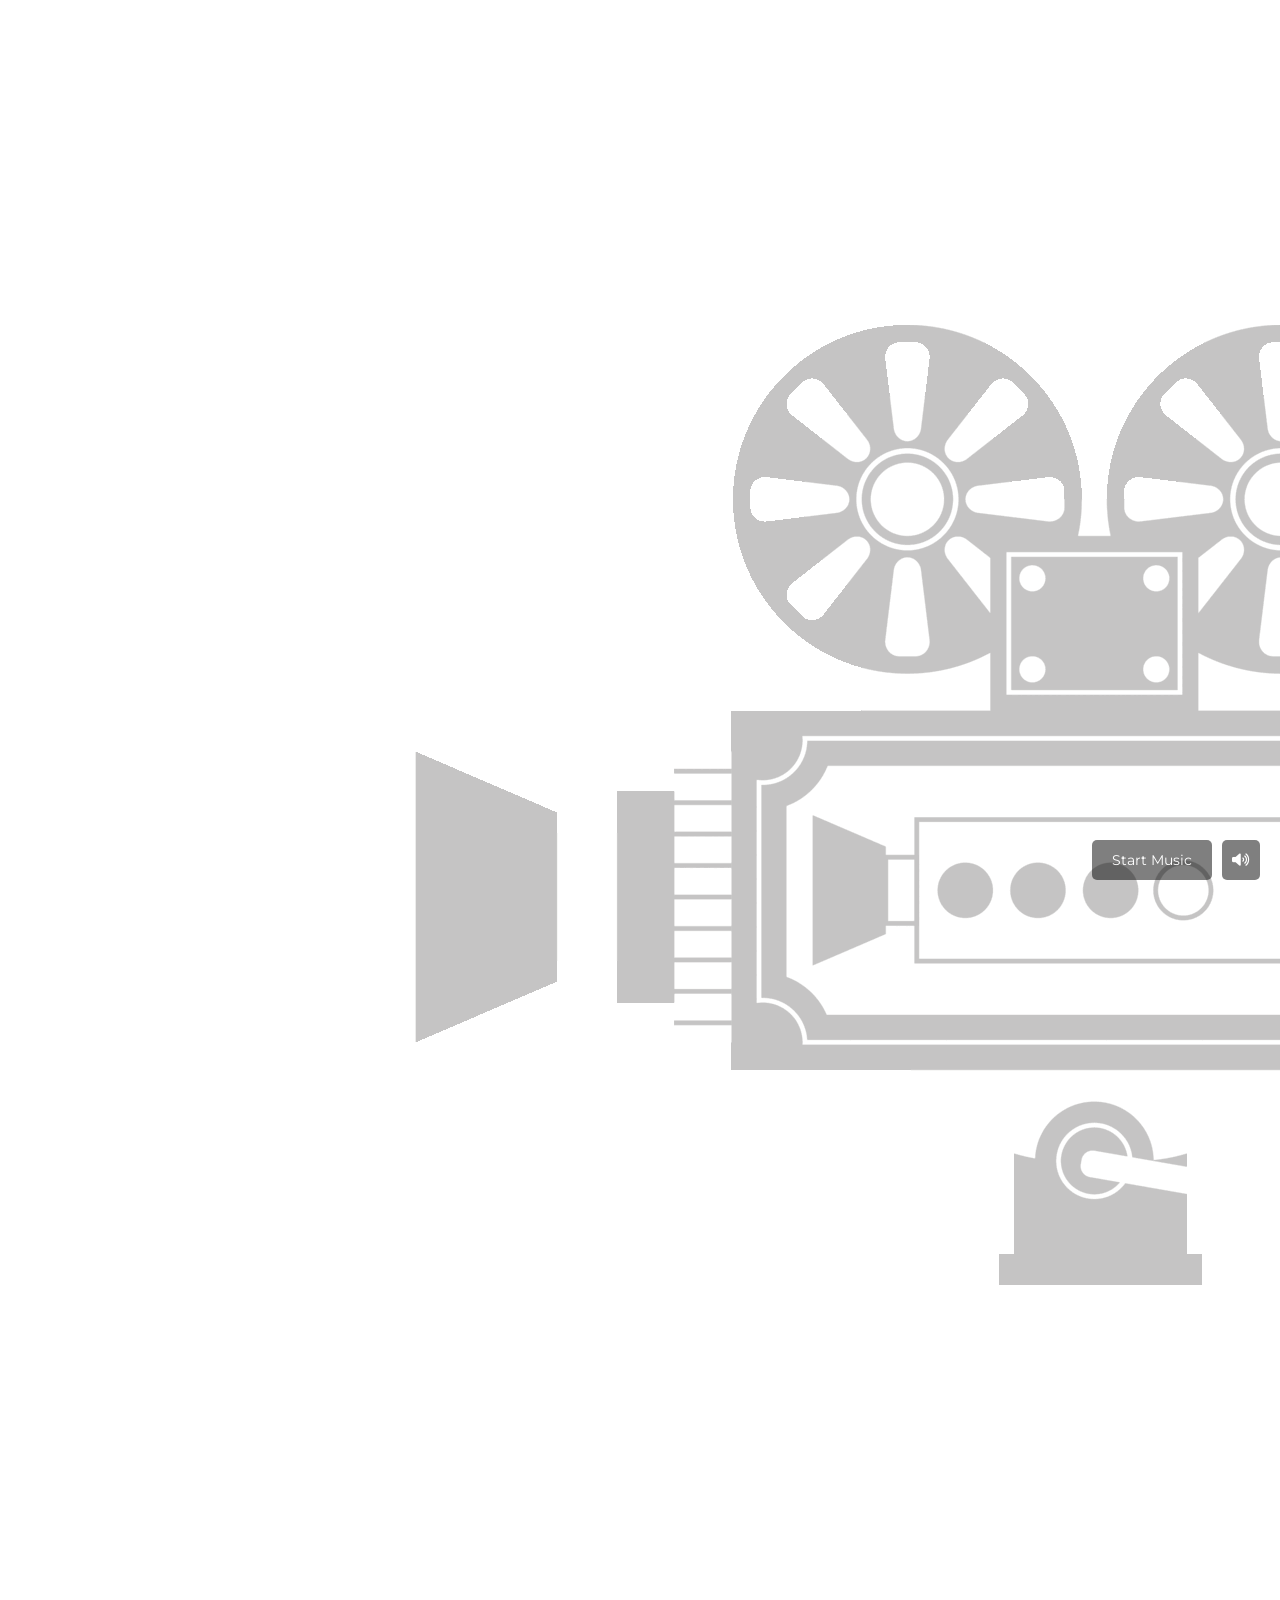
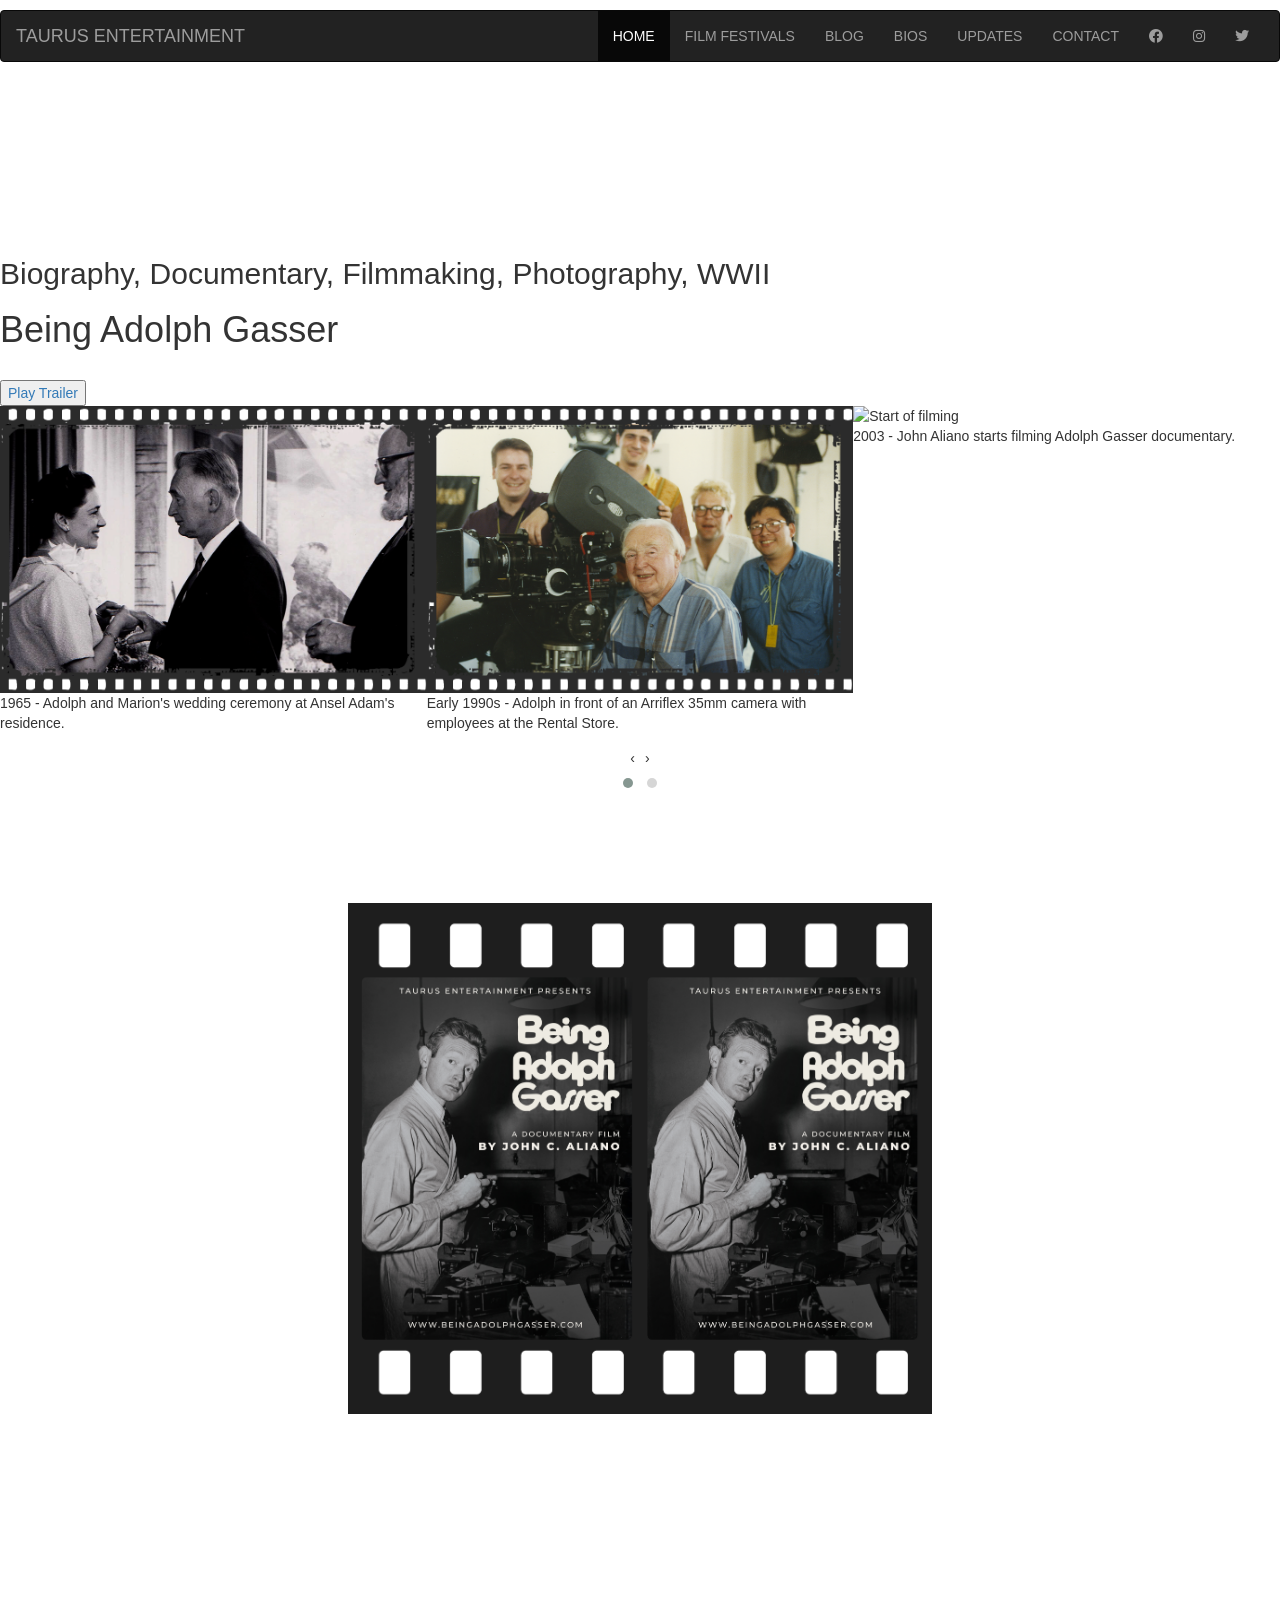
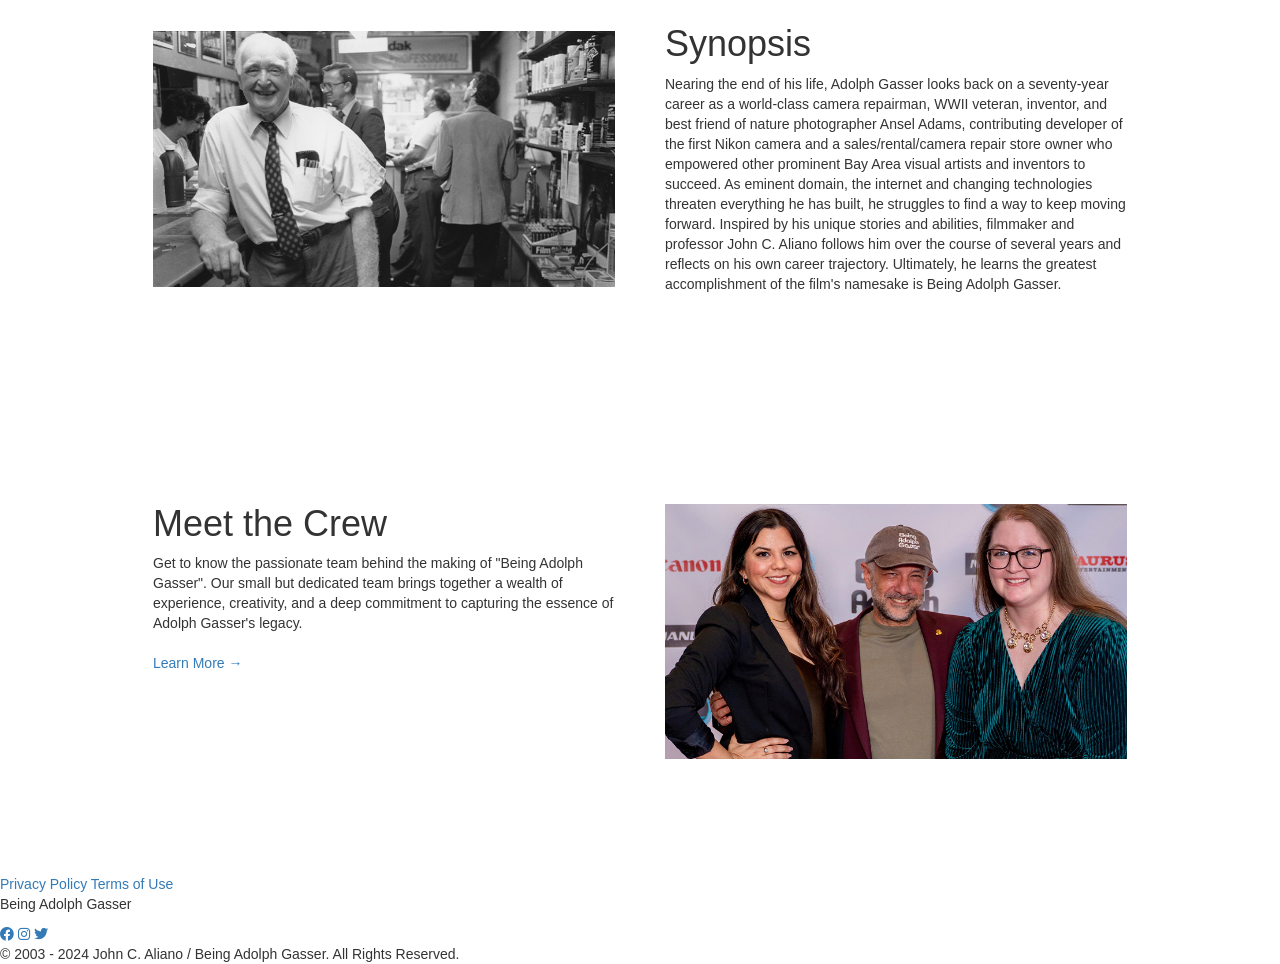
==== index.html @ 7889e9f1 "Add files via upload" ====
<!DOCTYPE html>
<html lang="en">

<head>
    <meta charset="utf-8">
    <meta name="viewport" content="width=device-width, initial-scale=1">  
    <meta name="description" content="Being Adolph Gasser">
    <meta name="author" content="Erika Belanich">
    <title>Being Adolph Gasser</title>
 
       <link rel="icon" href="favicon-1.png" type="image/x-icon">
    
    <!-- Fonts & Styles -->  
    <link rel="stylesheet" href="mystyle.css">
    <link rel="stylesheet" href="https://maxcdn.bootstrapcdn.com/bootstrap/3.4.1/css/bootstrap.min.css">
    <link rel="stylesheet" href="https://cdnjs.cloudflare.com/ajax/libs/font-awesome/6.0.0-beta3/css/all.min.css">

    <style>
        @import url('https://fonts.googleapis.com/css2?family=Montserrat:ital,wght@0,100..900;1,100..900&display=swap');
    </style>
    <link rel="preconnect" href="https://fonts.googleapis.com">
    <link rel="preconnect" href="https://fonts.gstatic.com" crossorigin>
    <link href="https://fonts.googleapis.com/css2?family=Cutive+Mono&family=Special+Elite&display=swap" rel="stylesheet">

    <!-- Owl Carousel CSS -->
    <link rel="stylesheet" href="https://cdnjs.cloudflare.com/ajax/libs/OwlCarousel2/2.3.4/assets/owl.carousel.min.css">
    <link rel="stylesheet" href="https://cdnjs.cloudflare.com/ajax/libs/OwlCarousel2/2.3.4/assets/owl.theme.default.min.css">
    
    <!-- Bootstrap and jQuery (for demonstration) -->
    <script src="https://code.jquery.com/jquery-3.6.0.min.js"></script>
    <script src="https://maxcdn.bootstrapcdn.com/bootstrap/3.4.1/js/bootstrap.min.js"></script>
    
    <style>
        @media (max-width: 768px) {
            .container-home {
                display: flex;
                padding-top: 40px;
                padding-bottom: 40px;
                margin: 0 auto;
            }
        }
        @media (min-width: 768px) {
            .container-home {
                display: flex;
                padding-top: 80px;
                padding-bottom: 80px;
                max-width: 80%;
                margin: 0 auto;
            }
        }
        .text-column {
            flex: 1;
            padding: 25px;
        }
        .text-column h1 {
            margin-top: 0;
        }
        .text-column p {
            margin-bottom: 0;
        }
        .image-column {
            flex: 1;
            display: flex;
            justify-content: center;
            align-items: center;
            padding: 25px;
        }
        .image-column img {
            max-width: 100%;
            height: auto;
        }


    .image-single {
            flex: 1;
            display: flex;
            justify-content: center;
            align-items: center;
            padding: 25px;
        }
        .image-single img {
            max-width: 100%;
            height: auto;
        }

@media (min-width: 768px) {
   .image-single img {
            max-width: 60%;
            height: auto;
            }
        }
        

#controls {
    position: fixed;
    bottom: 20px;
    right: 20px;
    display: flex;
    align-items: center;
    z-index: 1000;
}

#start-music {
     font-family: "Montserrat", sans-serif;
    margin-right: 10px;
    padding: 10px 20px;
    font-size: 14px;
    color: white;
    background-color: rgba(0, 0, 0, 0.5);
    border: none;
    border-radius: 5px;
    cursor: pointer;
}

#start-music:hover {
color: darkgrey;
}
        
#music-icon:hover {
color: darkgrey;
}
        
#music-icon {
    font-size: 14px;
    cursor: pointer;
    background-color: rgba(0, 0, 0, 0.5);
    color: white;
    padding: 10px;
    border-radius: 5px;
}

#music-icon i {
    display: none;
}

#music-icon i.active {
    display: inline;
}
        
    </style>
    
</head>

<body>
  <div id="loading-overlay"></div>
  <div id="loading-spinner">
    <img src="homepage.gif" alt="Loading">
  </div>




 <!-- Navigation -->
    <nav class="navbar navbar-inverse">
        <div class="container-fluid">
            <div class="navbar-header">
                <button type="button" class="navbar-toggle" data-toggle="collapse" data-target="#myNavbar">
                    <span class="icon-bar"></span>
                    <span class="icon-bar"></span>
                    <span class="icon-bar"></span>                        
                </button>
                <a class="navbar-brand" href="https://www.beingadolphgasser.com/">TAURUS ENTERTAINMENT</a>
            </div>
            <div class="collapse navbar-collapse" id="myNavbar">
                <ul class="nav navbar-nav navbar-right">
                    <li class="active"><a href="https://www.beingadolphgasser.com/">HOME</a></li>
                     <li><a href="/festivals/" class="link">FILM FESTIVALS</a></li>
                    <li><a href="https://spectrum.rosco.com/lighting-the-documentary-being-adolph-gasser" class="link">BLOG</a></li> 
                    <li><a href="/bios/" class="link">BIOS</a></li>
                    
<!-- HIDDEN DONATE   
                 <li><a href="https://igg.me/at/BeingAdolphGasser/x/37984458#/" class="link">DONATE</a></li>
-->
                    
                    <!-- HIDDEN DROPDOWN             
<li class="dropdown">
    <a class="dropdown-toggle" data-toggle="dropdown" href="#">NEWS <span class="caret"></span></a>
    <ul class="dropdown-menu">
        <li><a href="#">ARTICLES</a></li>
        <li><a href="#">ARCHIVES</a></li>
        <li><a href="#">AWARDS</a></li>
        <li><a href="#">FILM FESTIVALS</a></li>
    </ul>
</li>
    -->
                    <li><a href="/updates/" class="link">UPDATES</a></li>

                    <li><a href="/contact/" class="link">CONTACT</a></li>
                     <li class="socialmedia-icons">   
                    <li class="special-items"><a href="https://www.facebook.com/beingadolphgasser"><i class="fab fa-facebook"></i></a></li>
                    <li class="special-items"><a href="https://www.instagram.com/beingadolphgasser"><i class="fab fa-instagram"></i></a></li>
                    <li class="special-items"><a href="https://x.com/BeingAdolphFilm"><i class="fab fa-twitter"></i></a></li>
                
                </li> </ul>
            </div>
        </div>
    </nav>


    
 <!-- MUSIC -->
 <div id="controls">
        <button id="start-music" onclick="startMusic()">Start Music</button>
        <div id="music-icon" onclick="toggleMute()">
            <i id="unmuted-icon" class="fas fa-volume-up active"></i>
            <i id="muted-icon" class="fas fa-volume-mute"></i>
        </div>
    </div>
    <audio id="background-music" loop>
        <source src="Beneath-the-Starry-Night.mp3" type="audio/mp3">
        Your browser does not support the audio element.
    </audio>

    
<!-- COVER VIDEO -->   
<div class="video-container">
    <video autoplay muted loop class="background-video">
        <source src="HomeCover.mp4" type="video/mp4">
        Your browser does not support the video tag.      
    </video>
    <video autoplay muted loop class="background-video-mobile">
        <source src="Mobile-Home.mp4" type="video/mp4">
        Your browser does not support the video tag.      
    </video>
    <div class="overlay"></div>
    <div class="content">
        <h2>Biography, Documentary, Filmmaking, Photography, WWII</h2>
        <h1>Being Adolph Gasser</h1>
        <p></p>
    
<br/>

<a href="/trailer/" class="link">
            <button class="cta-button">   Play Trailer   </button>
        </a>



        
    </div>
</div>

    <!-- CAROUSEL -->  
    <div class="owl-carousel owl-theme">

        <div class="item">
        <img src="Wedding.png" alt="Adolph and Marion's Wedding Day">
                  <div class="overlay">1965 - Adolph and Marion's wedding ceremony at Ansel Adam's residence.<br></div>
        </div>
        <div class="item">
            <img src="Gasser.png" alt="Early 1990s">
              <div class="overlay">Early 1990s - Adolph in front of an Arriflex 35mm camera with employees at the Rental Store.</div>
        </div>
        <div class="item">
            <img src="Aliano.png" alt="Start of filming">
                <div class="overlay">2003  - John Aliano starts filming Adolph Gasser documentary.</div>
        </div>
   
        <div class="item">
            <img src="EnolaGay.png" alt="Adolph in front of Enola Gay">
              <div class="overlay">1945 - Adolph with 509th photo squad buddy in front of Enola Gay.<br></div>
        </div>
          
        <div class="item">
            <img src="StoreFront.png" alt="Store front">
            <div class="overlay">Store front of Adolph Gasser Inc.<br></div>
        </div>
    </div>

    <!-- Owl Carousel JS -->
    <script src="https://cdnjs.cloudflare.com/ajax/libs/OwlCarousel2/2.3.4/owl.carousel.min.js"></script>
    <script>
        $(document).ready(function(){
            $(".owl-carousel").owlCarousel({
                items: 3,
                loop: true,
                margin: 0,
                nav: true,
                autoplay: true,
                autoplayTimeout: 5000,
                autoplayHoverPause: true,
                smartSpeed: 1000,
                autoplaySpeed: 1000,
                responsive: {
                    0: {
                        items: 1
                    },
                    600: {
                        items: 2
                    },
                    1000: {
                        items: 3
                    }
                }
            });
        });
    </script>

    <!-- BODY CONTENT -->      


     <!-- FIRST ROW HIDDEN
   <div class="container-home">
   <div class="image-column">
    <img src="ScreeningPoster.jpg" alt="premiere">
  </div>


      <div class="text-column">
  <h1 id="unique-title">Premiering September 20, 2025</h1>
    <p>
The day has come. Tickets can now be purchased for the exhibition screening of the feature documentary Being Adolph Gasser. You can see the film poster listed and purchase tickets on the Rafael Film Center website linked below.
        A huge thank you to the cast, 
                        crew and various sponsors of this independent film more than 20 years in the making. Mark your calendars, September 20th at 7pm!<br><br>
        
        <br><br><a href="https://rafaelfilm.cafilm.org/being-adolph-gasser/" class="text-link" target="_blank">Purchase Tickets &rarr;</a></p>
  </div>
 
</div>   -->  


           
 <div class="container-home">

   <div class="image-single">
      <img src="Posters.png" alt="Posters">
  </div>
     

                
</div>   


    
    
       
 <div class="container-home">

   <div class="image-column">
      <img src="synopsis.png" alt="synopsis">
  </div>
     
<div class="text-column">
   <h1 id="unique-title">Synopsis</h1>
        <p>Nearing the end of his life, Adolph Gasser looks back on a seventy-year career as a world-class camera repairman, WWII veteran, inventor, and best friend of nature photographer Ansel Adams, contributing developer of the first Nikon camera and a sales/rental/camera repair store owner who empowered other prominent Bay Area visual artists and inventors to succeed. As eminent domain, the internet and changing technologies threaten everything he has built, he struggles to find a way to keep moving forward. Inspired by his unique stories and abilities, filmmaker and professor John C. Aliano follows him over the course of several years and reflects on his own career trajectory. 
            Ultimately, he learns the greatest accomplishment of the film's namesake is Being Adolph Gasser.
        </p>
  </div>

                
</div>   
   
       
 
 



   <div class="container-home">
  

                <div class="text-column">
  <h1 id="unique-title">Meet the Crew</h1>
    <p>
      Get to know the passionate team behind the making of "Being Adolph Gasser". Our small but dedicated team brings together a wealth of experience, creativity, and a deep commitment to capturing the essence of Adolph Gasser's legacy. 
 
        
        <br><br><a href="/bios/" class="text-link">Learn More &rarr;</a></p>
  </div>

              <div class="image-column">
    <img src="CrewHomePage.png" alt="meet the crew"> 
  </div>

       
</div>     
       
       
       
       
       
       
   <!-- BACKGROUND IMAGE -->   
       
       
       

    <div class="feature-section">
        <div class="feature-overlay"></div>
        <div class="feature-image"></div>
        <div class="feature-text">
            <p>
            
            
                
            </p>
                
                
    </div>

       
       </div>
  
        
       
<!-- Footer -->
       
    <footer class="footer">
        <div class="footer-container">
            <div class="footer-column">
                <a href="/privacy/">Privacy Policy</a>
                <a href="/terms/">Terms of Use</a><br>
        
            </div>
            <div class="footer-column">
               <p class="footer-title">Being Adolph Gasser</p>
                
            </div>
            <div class="footer-column">
            
                <div class="social-icons">
                    
                    
                           <a href="https://www.facebook.com/beingadolphgasser"><i class="fab fa-facebook"></i></a>
         <a href="https://www.instagram.com/beingadolphgasser"><i class="fab fa-instagram"></i></a>
          <a href="https://x.com/BeingAdolphFilm"><i class="fab fa-twitter"></i></a>
                
                    
                    
                </div>
            </div>
        </div>
    </footer>
    <div class="copyright-bar">
        &copy; 2003 - 2024 John C. Aliano / Being Adolph Gasser. All Rights Reserved.
    </div>
    
       

    
    
       


<script>
  // JavaScript to show the loading spinner on link click
  document.addEventListener('DOMContentLoaded', function() {
    document.querySelectorAll('.link').forEach(link => {
      link.addEventListener('click', function(event) {
        event.preventDefault();
        
        // Show loading overlay and spinner
        document.getElementById('loading-overlay').style.display = 'block';
        document.getElementById('loading-spinner').style.display = 'block';
        
        // Set timeout to hide loading spinner after 2 seconds (2000 milliseconds)
        setTimeout(() => {
          document.getElementById('loading-overlay').style.display = 'none';
          document.getElementById('loading-spinner').style.display = 'none';
        }, 2000); // Hide after 2 seconds
        
        // Navigate to the clicked link after 2 seconds (2000 milliseconds)
        setTimeout(() => {
          window.location.href = this.href;
        }, 2000); // Delay for 2 seconds before navigating
      });
    });
  });
</script>

 <script>
    $(document).ready(function(){
        $('.dropdown-toggle').dropdown();
    });
</script>




    
<script>

 window.onload = function() {
    var music = document.getElementById("background-music");
    var unmutedIcon = document.getElementById("unmuted-icon");
    var mutedIcon = document.getElementById("muted-icon");
    var startMusicButton = document.getElementById("start-music");

    // Attempt to play music on page load
    music.play().then(function() {
        startMusicButton.style.display = 'none'; // Hide the button if music plays successfully
    }).catch(function(error) {
        console.log("Autoplay was prevented. User interaction is required.");
        // Optionally, you can show a message to prompt the user to click the button
    });

    // Function to start music and hide button
    window.startMusic = function() {
        music.play().then(function() {
            startMusicButton.style.display = 'none'; // Hide the button after starting music
        }).catch(function(error) {
            console.log("Error playing music:", error);
        });
    };

    // Function to toggle mute/unmute
    window.toggleMute = function() {
        if (music.muted) {
            music.muted = false;
            unmutedIcon.classList.add("active");
            mutedIcon.classList.remove("active");
        } else {
            music.muted = true;
            unmutedIcon.classList.remove("active");
            mutedIcon.classList.add("active");
        }
    };

    // Set the initial state
    unmutedIcon.classList.add("active");
    mutedIcon.classList.remove("active");

    // Hide the start music button after 60 seconds
    setTimeout(function() {
        startMusicButton.style.display = 'none';
    }, 60000);
};


</script>   
    
</body>
    
</html>
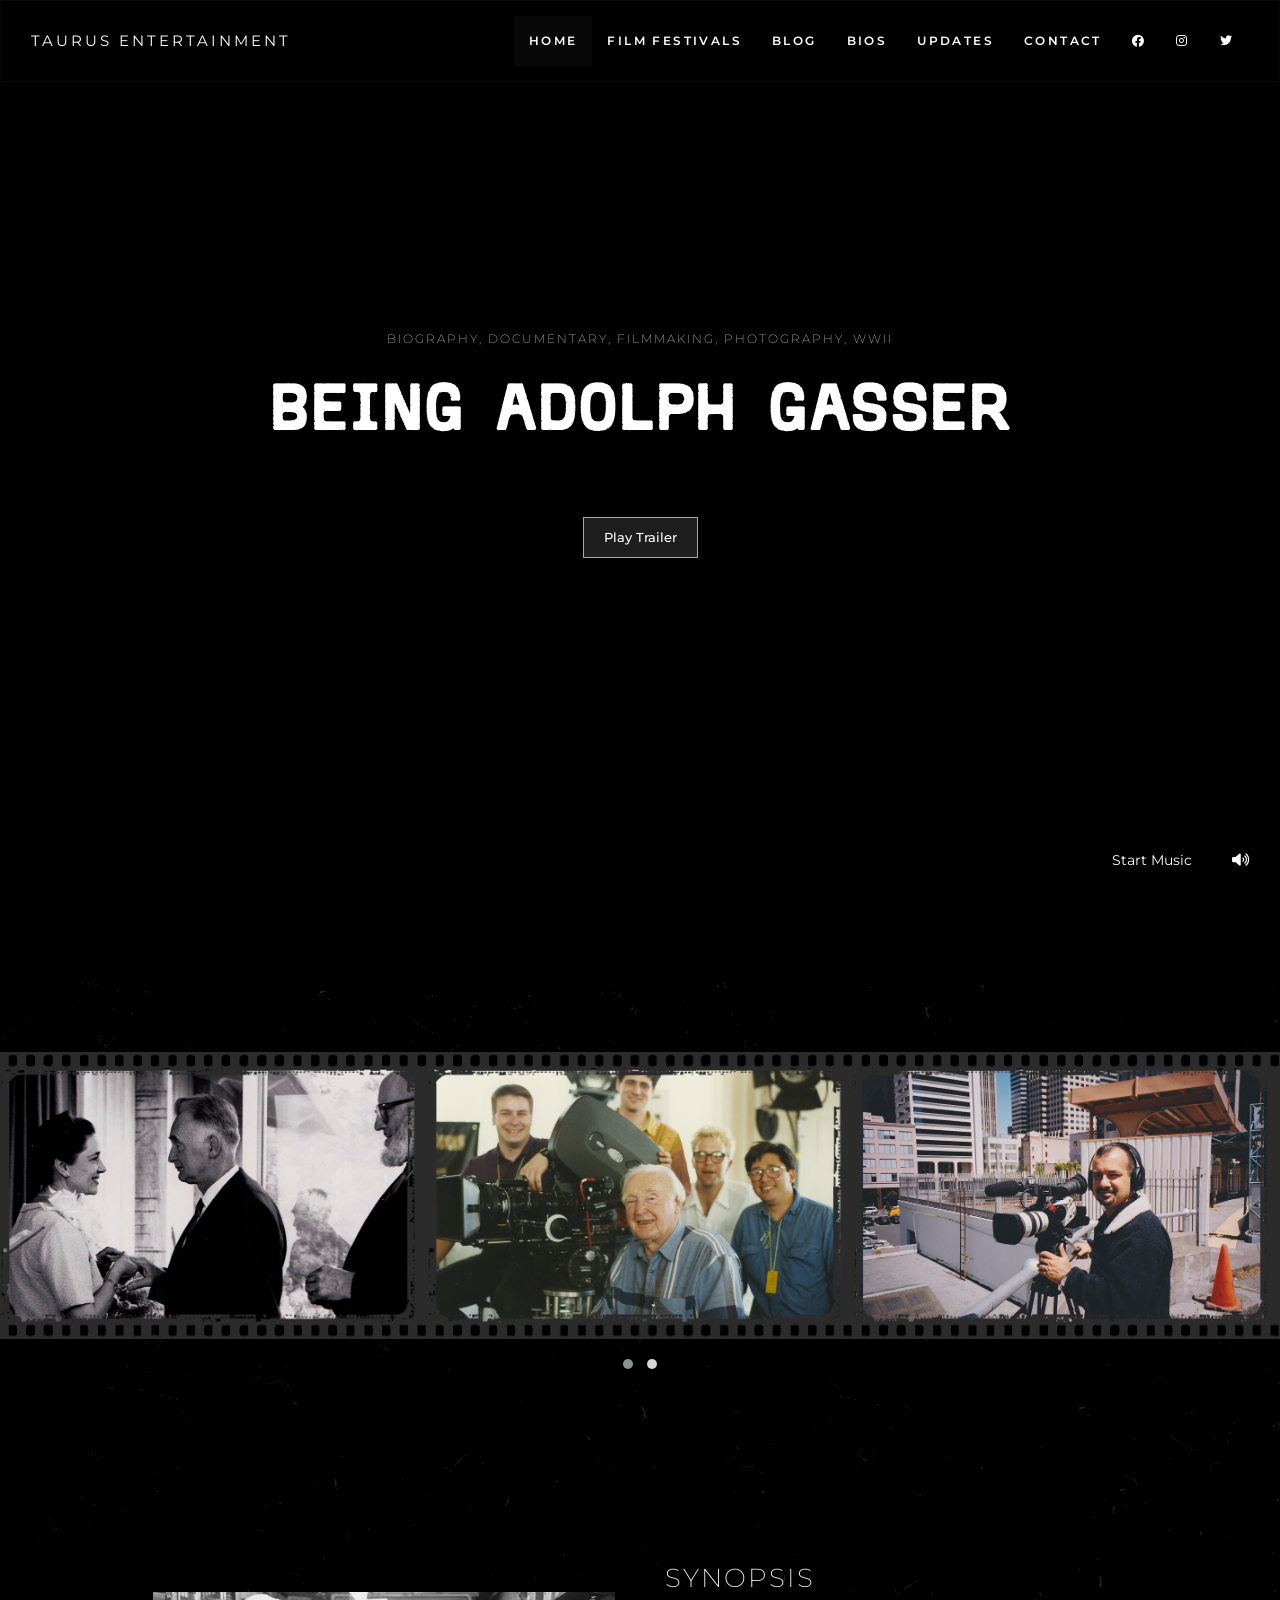
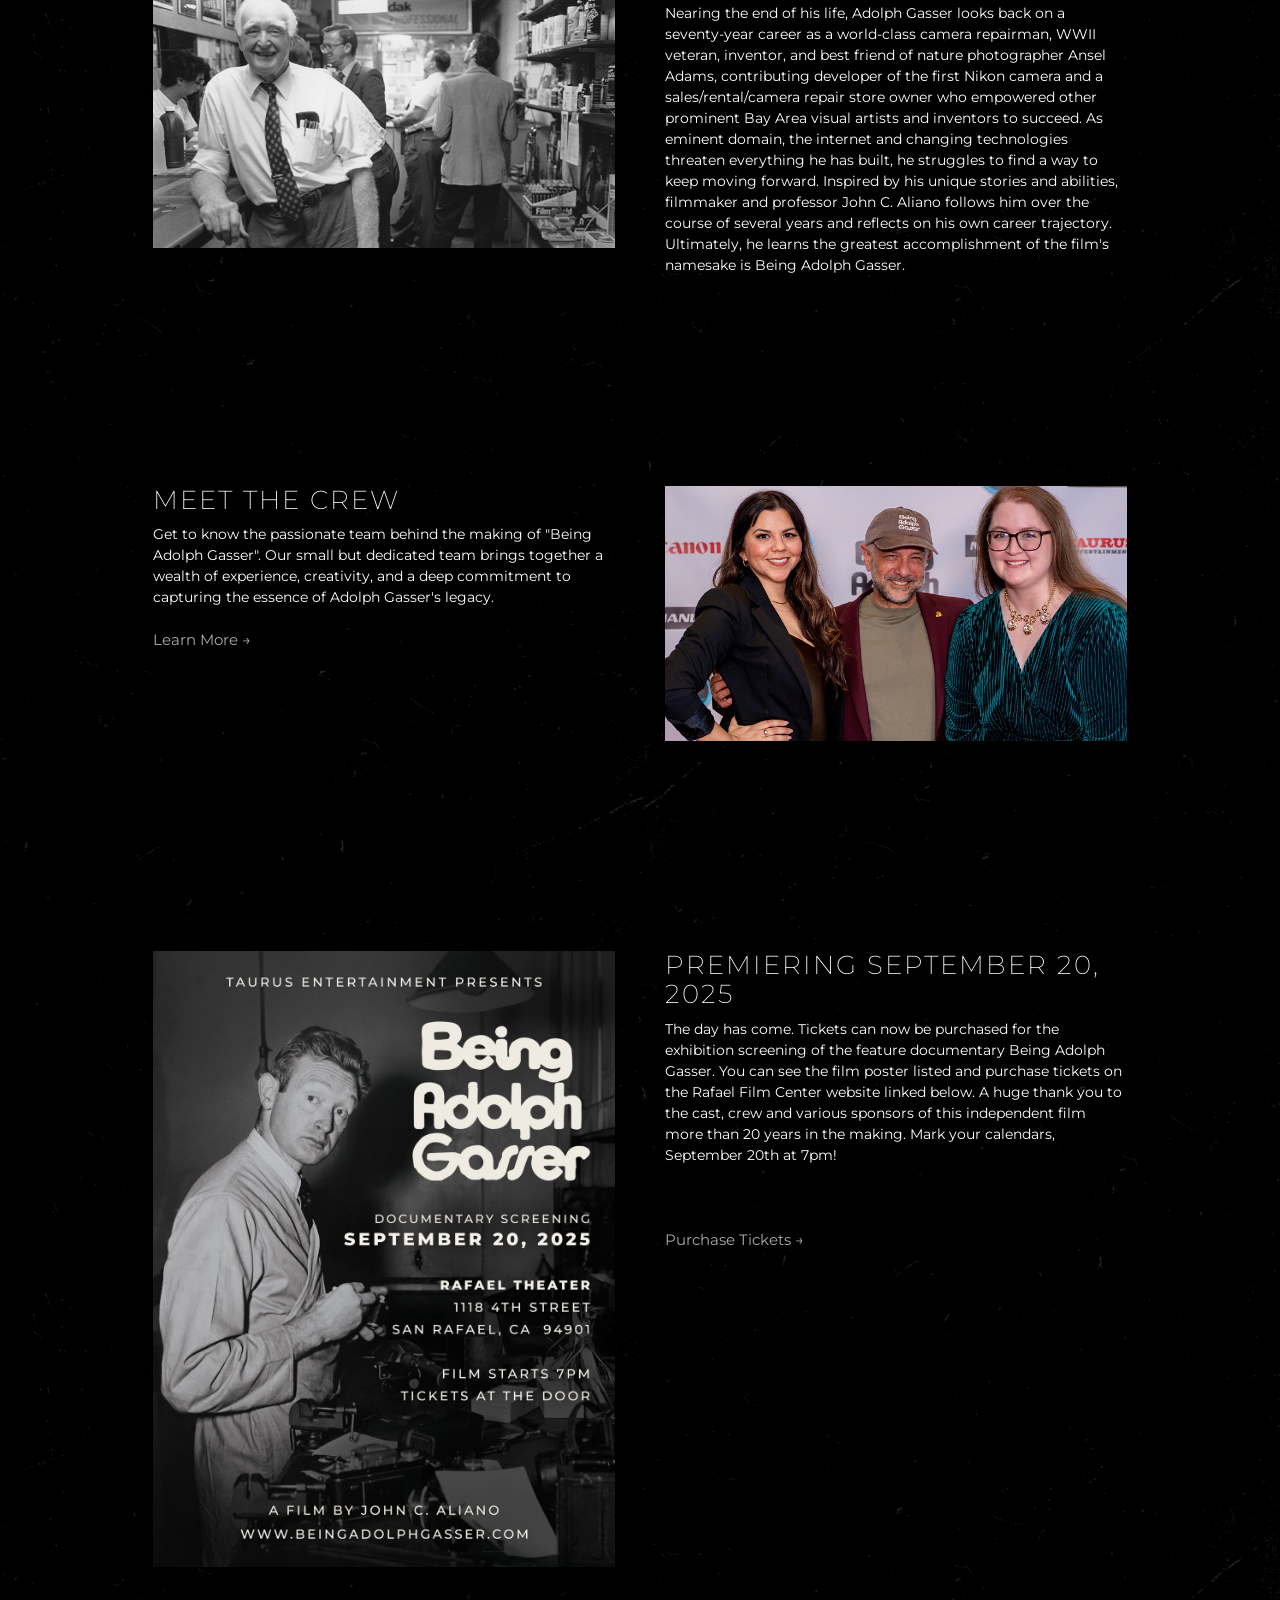
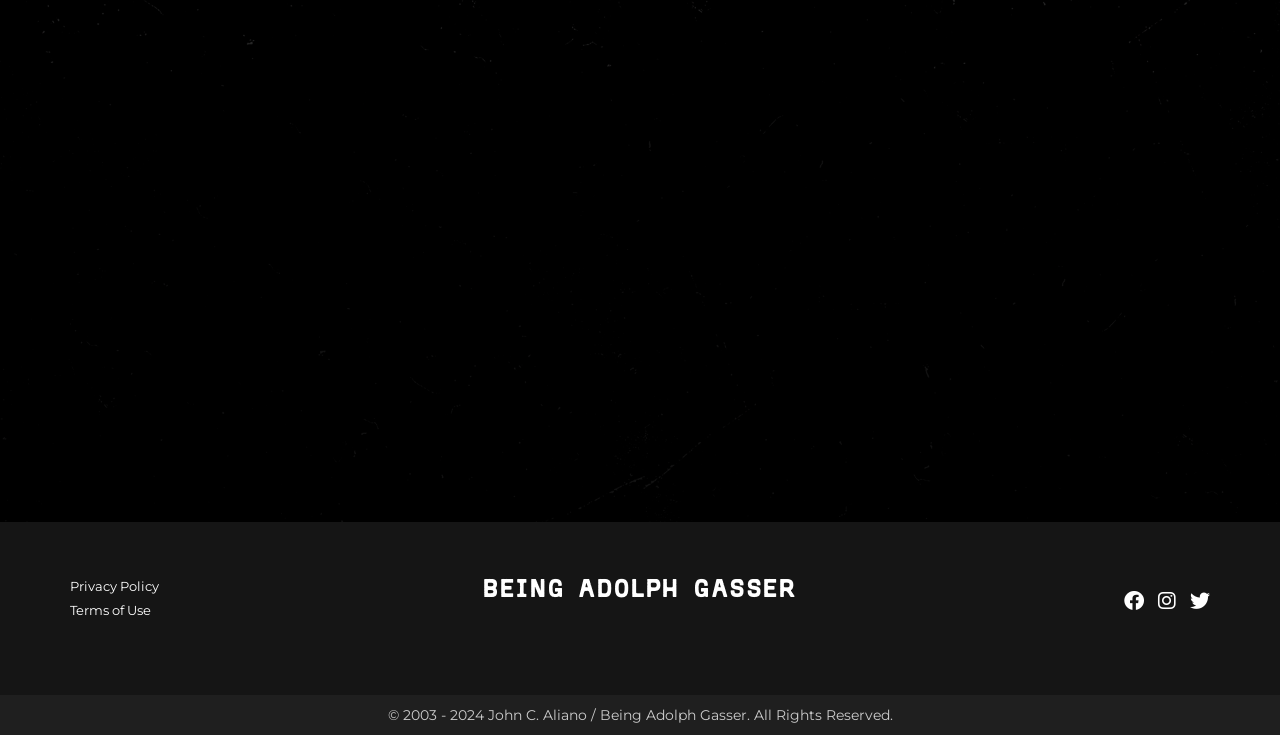
==== commit 21f63755: "Update index.html" ====
--- a/index.html
+++ b/index.html
@@ -298,8 +298,50 @@
 
     <!-- BODY CONTENT -->      
 
-
-     <!-- FIRST ROW HIDDEN
+      
+ <div class="container-home">
+
+   <div class="image-column">
+      <img src="synopsis.png" alt="synopsis">
+  </div>
+     
+<div class="text-column">
+   <h1 id="unique-title">Synopsis</h1>
+        <p>Nearing the end of his life, Adolph Gasser looks back on a seventy-year career as a world-class camera repairman, WWII veteran, inventor, and best friend of nature photographer Ansel Adams, contributing developer of the first Nikon camera and a sales/rental/camera repair store owner who empowered other prominent Bay Area visual artists and inventors to succeed. As eminent domain, the internet and changing technologies threaten everything he has built, he struggles to find a way to keep moving forward. Inspired by his unique stories and abilities, filmmaker and professor John C. Aliano follows him over the course of several years and reflects on his own career trajectory. 
+            Ultimately, he learns the greatest accomplishment of the film's namesake is Being Adolph Gasser.
+        </p>
+  </div>
+
+                
+</div>   
+   
+       
+ 
+ 
+
+
+
+   <div class="container-home">
+  
+
+                <div class="text-column">
+  <h1 id="unique-title">Meet the Crew</h1>
+    <p>
+      Get to know the passionate team behind the making of "Being Adolph Gasser". Our small but dedicated team brings together a wealth of experience, creativity, and a deep commitment to capturing the essence of Adolph Gasser's legacy. 
+ 
+        
+        <br><br><a href="/bios/" class="text-link">Learn More &rarr;</a></p>
+  </div>
+
+              <div class="image-column">
+    <img src="CrewHomePage.png" alt="meet the crew"> 
+  </div>
+
+       
+</div>     
+       
+
+
    <div class="container-home">
    <div class="image-column">
     <img src="ScreeningPoster.jpg" alt="premiere">
@@ -316,66 +358,7 @@
         <br><br><a href="https://rafaelfilm.cafilm.org/being-adolph-gasser/" class="text-link" target="_blank">Purchase Tickets &rarr;</a></p>
   </div>
  
-</div>   -->  
-
-
-           
- <div class="container-home">
-
-   <div class="image-single">
-      <img src="Posters.png" alt="Posters">
-  </div>
-     
-
-                
-</div>   
-
-
-    
-    
-       
- <div class="container-home">
-
-   <div class="image-column">
-      <img src="synopsis.png" alt="synopsis">
-  </div>
-     
-<div class="text-column">
-   <h1 id="unique-title">Synopsis</h1>
-        <p>Nearing the end of his life, Adolph Gasser looks back on a seventy-year career as a world-class camera repairman, WWII veteran, inventor, and best friend of nature photographer Ansel Adams, contributing developer of the first Nikon camera and a sales/rental/camera repair store owner who empowered other prominent Bay Area visual artists and inventors to succeed. As eminent domain, the internet and changing technologies threaten everything he has built, he struggles to find a way to keep moving forward. Inspired by his unique stories and abilities, filmmaker and professor John C. Aliano follows him over the course of several years and reflects on his own career trajectory. 
-            Ultimately, he learns the greatest accomplishment of the film's namesake is Being Adolph Gasser.
-        </p>
-  </div>
-
-                
-</div>   
-   
-       
- 
- 
-
-
-
-   <div class="container-home">
-  
-
-                <div class="text-column">
-  <h1 id="unique-title">Meet the Crew</h1>
-    <p>
-      Get to know the passionate team behind the making of "Being Adolph Gasser". Our small but dedicated team brings together a wealth of experience, creativity, and a deep commitment to capturing the essence of Adolph Gasser's legacy. 
- 
-        
-        <br><br><a href="/bios/" class="text-link">Learn More &rarr;</a></p>
-  </div>
-
-              <div class="image-column">
-    <img src="CrewHomePage.png" alt="meet the crew"> 
-  </div>
-
-       
-</div>     
-       
-       
+</div>  
        
        
        
--- a/mystyle.css
+++ b/mystyle.css
@@ -0,0 +1,1318 @@
+@charset "utf-8";
+
+/*GLOBAL*/
+
+@font-face {
+    font-family: 'CremeGlaceeInkBleed-Regular';
+    src: url('CremeGlaceeInkBleed-Regular.ttf') format('truetype'),
+    font-weight: normal;
+    font-style: normal;
+}
+
+.image-column,
+.text-column {
+  flex: 1;
+}
+
+/* Styles for mobile view */
+@media (max-width: 768px) {
+  .container-home {
+    display: flex;
+    flex-direction: column;
+  }
+
+  .image-column {
+    order: 1;
+    text-align: center;
+  }
+
+  .text-column {
+    order: 2;
+    align-content: center;
+  }
+
+  .text-column h1 {
+    margin-top: 10px; 
+  }
+
+  .text-column p {
+    margin-top: 10px; 
+  }
+}
+
+
+p{
+      font-family: "Montserrat", sans-serif;
+    font-size: 14px;
+    font-weight: 400; 
+    line-height: 1.5;
+    color: white;
+}
+
+body{
+    background-color: black!important; 
+      background-image: url('FilmScratches.png'); /* Vintage texture image */
+      background-size: 100%;
+      background-attachment: scroll; 
+     
+}
+
+
+#unique-title {
+   font-family: "Montserrat", sans-serif;
+    font-size: 26px!important;
+    font-weight: 400; 
+    text-transform: uppercase;
+    color: #ffffff!important;
+    letter-spacing: 2px;
+    font-weight: 200; 
+}
+
+.text-link {
+    color: #aaaaaa;
+    text-decoration: none;
+    font-size: 1.2em;
+    display: inline-flex;
+    align-items: center;
+    transition: color 0.3s;
+    font-family: "Montserrat", sans-serif;
+    font-size: 15px;
+}
+
+.text-link::after {
+   /* content: " \2192"; */
+    margin-left: 5px;
+    color: lightgrey;
+    transition: color 0.3s;
+}
+
+.text-link:hover {
+    color: lightgrey;
+    text-decoration: none;
+}
+
+a{
+  font-family: "Montserrat", sans-serif;
+   font-size: 13px;
+  color: white;
+}
+
+a:hover {
+    color: #cccccc!important;
+    text-decoration: none;
+}
+
+
+/* NAVIGATION */
+.navbar {
+    margin-bottom: 0px!important;
+    box-shadow: none;
+}
+.navbar-inverse {
+    background-color: black!important;
+    border-color: black;
+    border-radius: 0!important;
+    padding: 15px;
+    box-shadow: none; 
+}
+.navbar-inverse .navbar-brand {
+    color: white!important;
+    display: flex; 
+    align-items: center; 
+    justify-content: center; 
+    height: 100%; 
+    font-family: "Montserrat", sans-serif;
+    font-size: 15px;
+    letter-spacing: .2em;
+    font-weight: 400;
+}
+.navbar-inverse .navbar-nav > li > a {
+    color: white!important;
+    font-family: "Montserrat", sans-serif;
+    font-size: 12px;
+    letter-spacing: .2em;
+    font-weight: 600;
+}
+
+.navbar-inverse .navbar-nav .dropdown-menu {
+    border: 1px solid darkgrey; 
+    border-radius: 0;
+    left: 0; 
+    right: auto; 
+    background-color: #1e1e1e;
+}
+
+.navbar-inverse .navbar-nav .dropdown-menu > li > a {
+    font-family: "Montserrat", sans-serif;
+    color: white!important;
+    font-size: 12px;
+    letter-spacing: .2em;
+    font-weight: 600;
+}
+
+.navbar-inverse .navbar-nav .dropdown-menu > li > a:hover,
+.navbar-inverse .navbar-nav .dropdown-menu > li > a:focus {
+    color: darkgrey!important;
+    background-color: transparent;
+}
+
+.navbar-inverse .navbar-toggle {
+    border-color: transparent!important;   
+}
+
+.navbar-header .navbar-brand {
+    white-space: normal; 
+}
+
+.navbar-toggle {
+    margin-left: auto; 
+    margin-right: 5px!important;
+}
+
+.navbar-inverse .navbar-toggle:focus,
+.navbar-inverse .navbar-toggle:hover {
+    background-color: transparent!important;
+    border-color: #333!important;
+}
+.dropdown-toggle {
+    cursor: pointer; 
+    color: white; 
+    text-decoration: none; 
+}
+
+/* Show dropdown menu on hover (desktop only) */
+@media (min-width: 768px) {
+    .navbar-inverse .navbar-nav > li.dropdown:hover .dropdown-menu {
+        display: block;
+        color: darkgrey!important;
+    }
+    .navbar-inverse .navbar-nav > li > a:hover {
+        color: #B0B3B8!important; /* hover color */
+    }
+}
+
+
+
+
+@media (max-width: 767px) {
+    .navbar-inverse .navbar-nav .special-items {
+        display: inline-block; /* Display list items inline */
+    }
+    .navbar-inverse .navbar-nav .special-items a {
+        padding-left: 10px;
+    }
+.navbar-inverse .navbar-brand {
+        font-size: 12px;
+    }
+  .video-container .content h2{
+    font-size: 14px;
+    line-height: 22px;
+  }
+  .video-container .content p{
+    font-size: 17px;
+}
+}
+
+
+
+
+/* Custom Styles for Mobile Dropdown */
+@media (max-width: 767px) {
+    .navbar-inverse .navbar-nav .dropdown-menu {
+        background-color: #333; 
+        border: none; 
+        box-shadow: 0 2px 10px rgba(0,0,0,0.5); 
+    }
+    .navbar-inverse .navbar-nav .dropdown-menu > li > a {
+        color: #fff; 
+        padding: 10px 20px;
+    }
+    .navbar-inverse .navbar-nav .dropdown-menu > li > a:hover,
+    .navbar-inverse .navbar-nav .dropdown-menu > li > a:focus {
+        color: #ccc; 
+        background-color: #444; 
+    }
+    .navbar-inverse .navbar-nav .dropdown-menu > li {
+        border-bottom: 1px solid #444; 
+    }
+}
+
+
+
+
+
+
+/* TRAILER */
+.trailer-video {
+    position: relative;
+    top: 0;
+    left: 0;
+    height: auto;
+    z-index: 1;
+}
+
+@media (min-width: 768px) {
+    .trailer-video {
+       max-width: 75%;
+}
+    .content {
+    top: 50%;
+}
+}
+
+@media (max-width: 768px) {
+    .video-container {
+         max-width: 100%;
+    }
+}
+
+
+ /* COVER VIDEO */
+.video-container {
+    position: relative;
+    width: 100%;
+    height: 100vh;
+    overflow: hidden;
+    background-color: black;
+}
+
+.background-video {
+    position: absolute;
+    top: 0;
+    left: 0;
+    width: 100%;
+    height: 100%;
+    object-fit: cover;
+    opacity: 0.5;
+    z-index: 1;
+}
+
+.background-video {
+  display: block;
+}
+
+.background-video-mobile {
+  display: none;
+}
+
+/* Mobile devices */
+@media (max-width: 515px) {
+  .background-video {
+    display: none;
+  }
+  .background-video-mobile {
+    width: 100%;
+    display: block;
+    opacity: 0.5;
+    z-index: 1;
+  }
+    
+.content {
+    top: 40%;
+}
+}
+
+
+
+
+
+.overlay {
+    position: absolute;
+    bottom: 0;
+    width: 100%;
+    height: 60%; 
+    background: linear-gradient(to top, black 0%, transparent 100%);
+    z-index: 2;
+}
+
+
+.content {
+    position: absolute;
+    left: 50%;
+    top: 40%;
+    transform: translate(-50%, -50%);
+    text-align: center;
+    color: white;
+    z-index: 3;
+    min-width: 70%;
+}
+
+.video-container .content .cta-button{
+margin-top: 20px;
+}
+
+.content h1 {
+    margin: 0.5em 0;
+    font-size: 4.5em;
+}
+
+.content h2 {
+    font-size: 1.5em;
+    margin: 0.5em 0;
+}
+
+.content p {
+    font-size: 1em;
+    margin: 0.5em 0;
+}
+
+.cta-button {
+     padding: 0.75em 1.5em;
+     font-size: 1em;
+    display: inline-block;
+    margin-top: 20px;
+    padding: 10px 20px;
+    background-color: rgba(0, 0, 0, 1); 
+        color: white; 
+    background-color: #1e1e1e;
+      border: 1px solid darkgrey;   
+    text-decoration: none;
+    cursor: pointer;
+    transition: background-color 0.3s ease, transform 0.2s ease; /* Transition for smooth effect */
+}
+
+.cta-button:hover {
+    background-color: #1e1e1e; 
+    color: #fff;
+    transform: scale(1.05); 
+}
+
+
+
+
+
+
+ /* MOBILE COVER */
+@media (max-width: 515px) {
+    .video-container {
+        height: 70vh;
+    }
+    .background-video {
+        height: 70vh;
+    }
+  
+    .content{
+        min-width: 85%;
+    }
+    .content h1 {
+    font-size: 1.8em;
+}
+       .content h2 {
+    font-size: 10px;
+}
+}
+
+
+
+/* Keyframes for the fade-in effect */
+@keyframes fadeIn {
+    from {
+        opacity: 0;
+    }
+    to {
+        opacity: 1;
+    }
+}
+
+/* Apply the fade-in animation to the content elements */
+.video-container .content h1,
+.video-container .content h2,
+.video-container .content p,
+.video-container .content .cta-button {
+    opacity: 0; /* Initial state */
+    animation: fadeIn 2s ease-in-out forwards; /* Animation duration and easing */
+}
+
+.video-container .content h2 {
+    animation-delay: 0.5s; /* Delay before the h1 fades in */
+   font-family:  Montserrat;
+    text-transform: uppercase;
+    font-weight: 200;
+    font-size: 12px;
+    letter-spacing: 2px;
+    color: rgba(255, 255, 255, 0.8);
+}
+
+.video-container .content h1 {
+    animation-delay: 0.5s; /* Delay before the h2 fades in */
+     font-family: "CremeGlaceeInkBleed-Regular";
+    letter-spacing: 3px;
+     font-weight: 600;
+    text-transform: uppercase;
+    
+}
+
+.video-container .content p {
+    animation-delay: 1s; /* Delay before the paragraph fades in */
+     font-family: Montserrat;
+     font-weight: 400;
+}
+
+.video-container .content .cta-button {
+    animation-delay: 1.5s; /* Delay before the button fades in */
+     font-family: Montserrat;
+     font-weight: 500;
+}
+
+
+
+
+
+ /* LOADING GIF */
+
+    #loading-overlay {
+      display: none; /* Hidden by default */
+      position: fixed;
+      top: 0;
+      left: 0;
+      width: 100%;
+      height: 100%;
+      background-color: rgba(0, 0, 0, 0.7); 
+      z-index: 9998; 
+    }
+
+    /* CSS for the loading spinner */
+    #loading-spinner {
+      display: none;
+      position: fixed;
+      top: 50%;
+      left: 50%;
+      transform: translate(-50%, -50%);
+      z-index: 9999; 
+    }
+
+    #loading-spinner img {
+      width: 300px; 
+      height: 251px; 
+    }
+
+
+
+
+
+
+
+ /* CAROUSEL */
+
+.owl-carousel{
+        background-color: black;
+   padding-top: 70px;
+    padding-bottom:80px;
+        }
+.owl-carousel .item {
+  overflow: hidden; 
+  position: relative;
+}
+
+.owl-carousel .item img {
+  transition: transform 0.3s ease; 
+  width: 100%; 
+  height: auto; 
+}
+
+
+.owl-carousel .item:hover img {
+  transform: scale(1.0);
+}
+
+.owl-carousel .item .overlay {
+      font-family: "Montserrat", sans-serif;
+  position: absolute;
+  top: 0;
+  left: 0;
+  width: 100%;
+  height: auto;
+  background: rgba(0, 0, 0, 0.5); 
+  color: white;
+  display: flex;
+  justify-content: center;
+  align-items: end;
+  opacity: 0;
+  transition: opacity 0.3s ease;
+  font-size: 12px;
+  padding: 20px;
+  text-align: center; 
+}
+
+
+.owl-carousel .item:hover .overlay {
+  opacity: 1; 
+}
+
+
+.owl-theme .owl-dots, .owl-theme .owl-nav{
+  padding-top:15px!important;
+}
+.owl-theme .owl-nav{
+  display: none!important;
+}
+
+.no-js .owl-carousel, .owl-carousel.owl-loaded {
+    background: transparent!important;
+}
+
+ /* MOBILE CAROUSEL*/
+@media (max-width: 768px) {
+  .owl-carousel{
+   padding-top: 0px;
+}
+}
+
+
+
+
+
+
+
+
+     /* TIMELINE */
+
+
+.timeline {
+    text-align: center;
+    padding: 20px;
+    margin-top: 50px;
+    padding-top: 100px;
+  padding-bottom: 70px;
+  background-color: black;
+   margin-bottom: 100px; 
+}
+
+.years {
+    display: flex;
+    justify-content: space-between;
+    align-items: center;
+    margin-bottom: 20px;
+    position: relative;
+    width: 80%;
+    margin: 0 auto;
+}
+
+.year {
+    cursor: pointer;
+    padding: 5px 10px;
+    position: relative;
+    z-index: 1;
+    color: #333;
+}
+
+.year.selected {
+    background-color: #000;
+    font-family: "Montserrat", sans-serif;
+    font-weight: 600;
+    width: 15px;
+    height: 15px;
+    font-size: 20px;
+}
+
+.year::before {
+    content: attr(data-year);
+    position: absolute;
+    color: #333;
+    bottom: 20px;
+    left: 50%;
+    transform: translateX(-50%);
+    white-space: nowrap;
+}
+
+.year::after {
+    content: '';
+    position: absolute;
+    width: 10px;
+    height: 10px;
+    background-color: #333;
+    border-radius: 50%;
+    bottom: -1px;
+    left: 50%;
+    transform: translateX(-50%);
+}
+
+
+.year.selected::after {
+    background-color: #fff;
+}
+
+.year.selected ~ .year::after {
+    color: #fff;
+}
+        
+        
+
+.year.selected ~ .year {
+    color: #333;
+}
+
+.years::before {
+    content: '';
+    position: absolute;
+    top: 50%;
+    left: 0;
+    right: 0;
+    height: 2px;
+    color: #333;
+    background-color: #333;
+    z-index: 0;
+}
+
+
+.years .selected::before {
+    color: #fff;
+}
+
+.content-timeline {
+    position: relative;
+    width: 80%;
+    margin: 0 auto;
+    border-radius: 10px;
+    padding: 20px;
+    display: flex;
+    align-items: center;
+    overflow: hidden;
+}
+
+.slide {
+    width: 100%;
+    display: flex;
+    align-items: center;
+    opacity: 0;
+    transition: opacity 0.5s ease-in-out;
+    position: absolute;
+}
+
+.slide.active {
+    opacity: 1;
+    position: relative;
+}
+
+.slide img {
+    width: 400px;
+    height: 250px;
+    margin-right: 20px;
+
+}
+
+.text {
+    text-align: left;
+    width: 60%;
+    padding: 25px;
+}
+
+.text h2 {
+    font-size: 24px;
+    margin-bottom: 10px;
+      font-family: "Montserrat", sans-serif;
+    font-weight: 600;
+    color: white;
+}
+
+.text p {
+    font-size: 14px;
+      font-family: "Montserrat", sans-serif;
+    font-weight: 300;
+    color: white;
+}
+
+.mobile-nav {
+    display: none;
+    justify-content: space-between;
+    align-items: center;
+    width: 80%;
+    margin: 20px auto;
+}
+
+.mobile-nav button {
+    background: none;
+    border: none;
+    cursor: pointer;
+    font-size: 24px;
+}
+
+@media (max-width: 768px) {
+    .years {
+        display: none;
+    }
+
+    .content-timeline {
+        width: 100%;
+        padding: 0;
+        border: none;
+        flex-direction: column;
+    }
+.timeline{
+padding-top: 25px;
+    padding-bottom: 25px;  
+}
+    .text {
+        padding: 0 20px;
+        width: 100%;
+        text-align: center;
+    }
+
+    .slide img {
+        border-radius: 0;
+        width: 100%;
+        margin: 0;
+    }
+    .slide {
+        display: block;
+    }
+}
+
+
+
+
+
+
+
+/* REVIEWS */
+
+.review-container {
+    background-color: black;
+    position: relative;
+    max-width: 80%; 
+    margin: 0 auto; 
+    text-align: center; 
+}
+
+.review-slide {
+    display: flex;
+    flex-direction: column;
+    justify-content: center;
+    align-items: center;
+    padding: 20px;
+    margin-top: 100px;
+ margin-bottom: 100px;
+}
+
+.stars {
+    font-size: 17px;
+    color: white;
+    text-align: center;
+    letter-spacing: 8px;
+}
+
+.review-text {
+    text-align: center;
+    font-size: 16px;
+    font-family: "Montserrat", sans-serif;
+    font-weight: 300;
+    color: white;
+    padding: 25px 50px;
+}
+
+.arrow {
+    position: absolute;
+    top: 50%;
+    transform: translateY(-50%);
+    width: 40px;
+    height: 40px;
+    background-color: transparent;
+    cursor: pointer;
+    display: flex;
+    color: #ebecf0;
+    justify-content: center;
+    align-items: center;
+    font-size: 24px;
+    z-index: 1;
+}
+
+.arrow-left {
+    left: 10px; 
+}
+
+.arrow-right {
+    right: 10px; 
+}
+
+/* Mobile Styles */
+@media (max-width: 750px) {
+    .review-container {
+        overflow: visible;
+        max-width: 100%;
+    }
+}
+
+
+     /* FOOTER */
+
+
+.footer {
+    background-color: #151515;
+    color: #fff;
+    padding: 20px 0;
+}
+
+.footer-container {
+    display: flex;
+    justify-content: space-around;
+    max-width: 1200px;
+    margin: 0 auto;
+    padding: 20px;
+}
+
+.footer-column {
+    flex: 1;
+    padding: 10px;
+}
+
+.footer-title {
+    font-size: 24px;
+    font-family: "CremeGlaceeInkBleed-Regular";
+    letter-spacing: 3px;
+    font-weight: bold;
+    margin: 0;
+}
+
+.footer-column a {
+    color: #fff;
+    text-decoration: none;
+    display: block;
+    margin: 5px 0;
+}
+
+.footer-column a:hover {
+    text-decoration: none;
+}
+
+.social-icons img {
+    width: 24px;
+    height: 24px;
+}
+
+.social-icons a:hover{
+  color: darkgrey;
+}
+
+.social-icons img:hover {
+color: darkgrey;
+}
+
+
+.social-icons {
+    margin-top: 10px;
+}
+
+.social-icons a {
+    display: inline-block;
+    margin-right: 10px;
+    color: #fff; 
+    font-size: 20px; 
+    text-decoration: none;
+}
+
+.social-icons a:last-child {
+    margin-right: 0;
+}
+
+.copyright-bar {
+    background-color: #1f1f1f;
+    color: #ccc;
+    text-align: center;
+    padding: 10px 0;
+    font-size: 14px;
+     font-family: "Montserrat", sans-serif;
+}
+
+
+@media (max-width: 768px) {
+    .footer-container {
+        flex-direction: column;
+        align-items: center;
+        text-align: center;
+    }
+    .footer-column {
+     
+    }
+   .footer-column:nth-child(1) {
+        order: 3; 
+    }
+
+    .footer-column:nth-child(2) {
+        order: 1; 
+    }
+    .footer-column:nth-child(3) {
+        order: 2; 
+    }
+
+}
+
+
+/* Desktop alignment */
+@media (min-width: 769px) {
+    .footer-column:first-child {
+        text-align: left;
+    }
+    .footer-column:nth-child(2) {
+        text-align: center;
+    }
+    .footer-column:last-child {
+        text-align: right;
+    }
+}
+
+
+/* HOME PAGE BACKGROUND IMAGE*/
+
+.hero-container, .feature-section {
+    position: relative;
+    text-align: center;
+    color: white;
+    overflow: hidden;
+}
+
+.hero-container {
+    height: 30vh; /* Original cover section height */
+}
+
+.feature-section {
+    height: 50vh; /* New scroll section height */
+}
+
+.hero-image, .feature-image {
+    height: 100%;
+    width: 100%;
+    background-position: center;
+    background-repeat: no-repeat;
+    background-size: cover;
+    background-attachment: fixed;
+    position: absolute;
+    top: 0;
+    left: 0;
+    right: 0;
+    bottom: 0;
+    opacity: 0.8; /* Adjust opacity for darker effect */
+}
+
+.feature-image {
+    background-image: url('BW-Gasser.jpg');
+}
+
+.hero-overlay, .feature-overlay {
+    position: absolute;
+    top: 0;
+    left: 0;
+    right: 0;
+    bottom: 0;
+    background-color: black;
+    opacity: 0.5; /* Black overlay behind the image */
+}
+
+.hero-text, .feature-text {
+    position: absolute;
+    top: 50%;
+    left: 50%;
+    transform: translate(-50%, -50%);
+    text-align: center;
+    width: 100%;
+    z-index: 1; /* Ensure text is above overlay and image */
+    text-shadow: 1px 1px 5px rgba(0, 0, 0, 0.3); /* Subtle drop shadow */
+}
+
+.hero-text h1, .hero-text p, .feature-text p {
+    margin: 0;
+}
+
+.hero-text p, .feature-text p {
+    font-size: 1.5em;
+    letter-spacing: 0.1em;
+}
+
+.hero-text h1 {
+    font-size: 3em;
+    letter-spacing: 0.05em;
+}
+
+.feature-text p {
+    font-size: 1.2em;
+    padding: 20px;
+    background-color: rgba(0, 0, 0, 0.0); /* Slight background for better readability */
+    display: inline-block;
+    border-radius: 10px;
+}
+
+@media (max-width: 768px) {
+    .hero-text h1 {
+        font-size: 2em;
+    }
+
+    .hero-text p, .feature-text p {
+        font-size: 1em;
+    }
+}
+
+.main-content {
+    background-color: white;
+    padding: 20px;
+    text-align: center;
+}
+
+/* FESTIVALS */
+
+
+.festivals-container {
+    background-color: black;
+    position: relative;
+     justify-content: center;
+    align-items: center;
+    max-width: 80%; /* Adjust as needed */
+    margin: 0 auto; /* Center the container */
+  padding-bottom: 50px;
+  padding-top: 50px;
+}
+
+/* CONTACT */
+
+
+.contact-container {
+    background-color: black;
+    position: relative;
+    display: flex;
+     justify-content: center;
+    align-items: center;
+    max-width: 80%; 
+    margin: 0 auto;
+  padding-bottom: 50px;
+  padding-top: 50px;
+}
+
+
+
+
+/* SUB PAGE COVER IMAGES */
+
+
+.cover-container {
+    position: relative;
+    text-align: center;
+    color: white;
+    height: 40vh;
+    overflow: hidden; 
+}
+
+@media (max-width: 768px) {
+    .cover-image-contact {
+        height: 25vh;
+        text-align: center;
+        overflow: hidden; 
+    }
+}
+
+.cover-image-contact {
+    background-image: url('Cover2.jpg');
+    height: 100%;
+    width: 100%;
+    background-position: center;
+    background-repeat: no-repeat;
+    background-size: cover; 
+    background-attachment: fixed;
+    position: relative;
+    top: 0;
+    left: 0;
+    right: 0;
+    bottom: 0;
+    opacity: 0.5; 
+}
+
+@media (max-width: 768px) {
+    .cover-image-contact {
+        background-image: url('contact-mobile.jpg');
+     background-size: contain;
+     background-position: top;
+    }
+}
+
+
+
+
+
+
+
+.cover-image-bios {
+    background-image: url('Bio-JohnJackie.jpg');
+    height: 100%;
+    width: 100%;
+    background-position: center;
+    background-repeat: no-repeat;
+    background-size: cover;
+    background-attachment: fixed;
+    position: relative;
+    top: 0;
+    left: 0;
+    right: 0;
+    bottom: 0;
+    opacity: 0.5; 
+}
+
+@media (max-width: 768px) {
+    .cover-image-bios {
+        background-image: url('Bios-2025-Mobile.png');
+     background-size: contain;
+     background-position: top;
+    }
+}
+
+
+
+.cover-image-terms {
+    background-image: url('use-cover.jpg');
+    height: 100%;
+    width: 100%;
+    background-position: center;
+    background-repeat: no-repeat;
+    background-size: cover;
+    background-attachment: fixed;
+    position: relative;
+    top: 0;
+    left: 0;
+    right: 0;
+    bottom: 0;
+    opacity: 0.5; 
+}
+
+@media (max-width: 768px) {
+    .cover-image-terms {
+        background-image: url('use-mobile.jpg');
+     background-size: contain;
+     background-position: top;
+    }
+}
+
+
+.cover-image-privacy {
+    background-image: url('privacy-cover.jpg');
+    height: 100%;
+    width: 100%;
+    background-position: center;
+    background-repeat: no-repeat;
+    background-size: cover;
+    background-attachment: fixed;
+    position: relative;
+    top: 0;
+    left: 0;
+    right: 0;
+    bottom: 0;
+    opacity: 0.5; 
+}
+
+@media (max-width: 768px) {
+    .cover-image-privacy {
+        background-image: url('privacy-mobile.jpg');
+     background-size: contain;
+     background-position: top;
+    }
+}
+
+
+
+.cover-image-updates {
+    background-image: url('update-cover.jpg');
+    height: 100%;
+    width: 100%;
+    background-position: center;
+    background-repeat: no-repeat;
+    background-size: cover;
+    background-attachment: fixed;
+    position: relative;
+    top: 0;
+    left: 0;
+    right: 0;
+    bottom: 0;
+    opacity: 0.5; 
+}
+
+@media (max-width: 768px) {
+    .cover-image-updates {
+        background-image: url('updates-mobile.png');
+     background-size: contain;
+     background-position: top;
+    }
+}
+
+
+
+
+
+.cover-image-festivals {
+    background-image: url('festivals-cover.jpg');
+    height: 100%;
+    width: 100%;
+    background-position: center;
+    background-repeat: no-repeat;
+    background-size: cover;
+    background-attachment: fixed;
+    position: relative;
+    top: 0;
+    left: 0;
+    right: 0;
+    bottom: 0;
+    opacity: 0.5; 
+}
+
+@media (max-width: 768px) {
+    .cover-image-festivals {
+        background-image: url('festivals-mobile.jpg');
+     background-size: contain;
+     background-position: top;
+    }
+}
+
+
+
+
+.cover-text h4 {
+    font-size: 16px;
+    margin-bottom: 10px;
+    font-family: 'Montserrat', sans-serif;
+    font-weight: 200;
+}
+
+.cover-overlay {
+    position: absolute;
+    top: 0;
+    left: 0;
+    right: 0;
+    bottom: 0;
+    background-color: black;
+    opacity: 0.5; 
+}
+
+.cover-text {
+    position: absolute;
+    top: 50%;
+    left: 50%;
+    transform: translate(-50%, -50%);
+    text-align: center;
+    width: 100%;
+    z-index: 1; 
+    text-shadow: 1px 1px 5px rgba(0, 0, 0, 0.3); /* Subtle drop shadow */
+}
+
+.cover-text h1, .cover-text p {
+    margin: 0;
+}
+
+.cover-text p {
+    font-size: 1.5em;
+    letter-spacing: 0.1em;
+}
+
+.cover-text h1 {
+    font-size: 36px;
+    letter-spacing: 0.1em;
+ font-family: "Montserrat", sans-serif;
+}
+
+@media (max-width: 768px) {
+.cover-text h1 {
+    font-size: 30px;
+}
+}
+
+
+.main-content {
+    background-color: white;
+    padding: 20px;
+    text-align: center;
+}
+
+
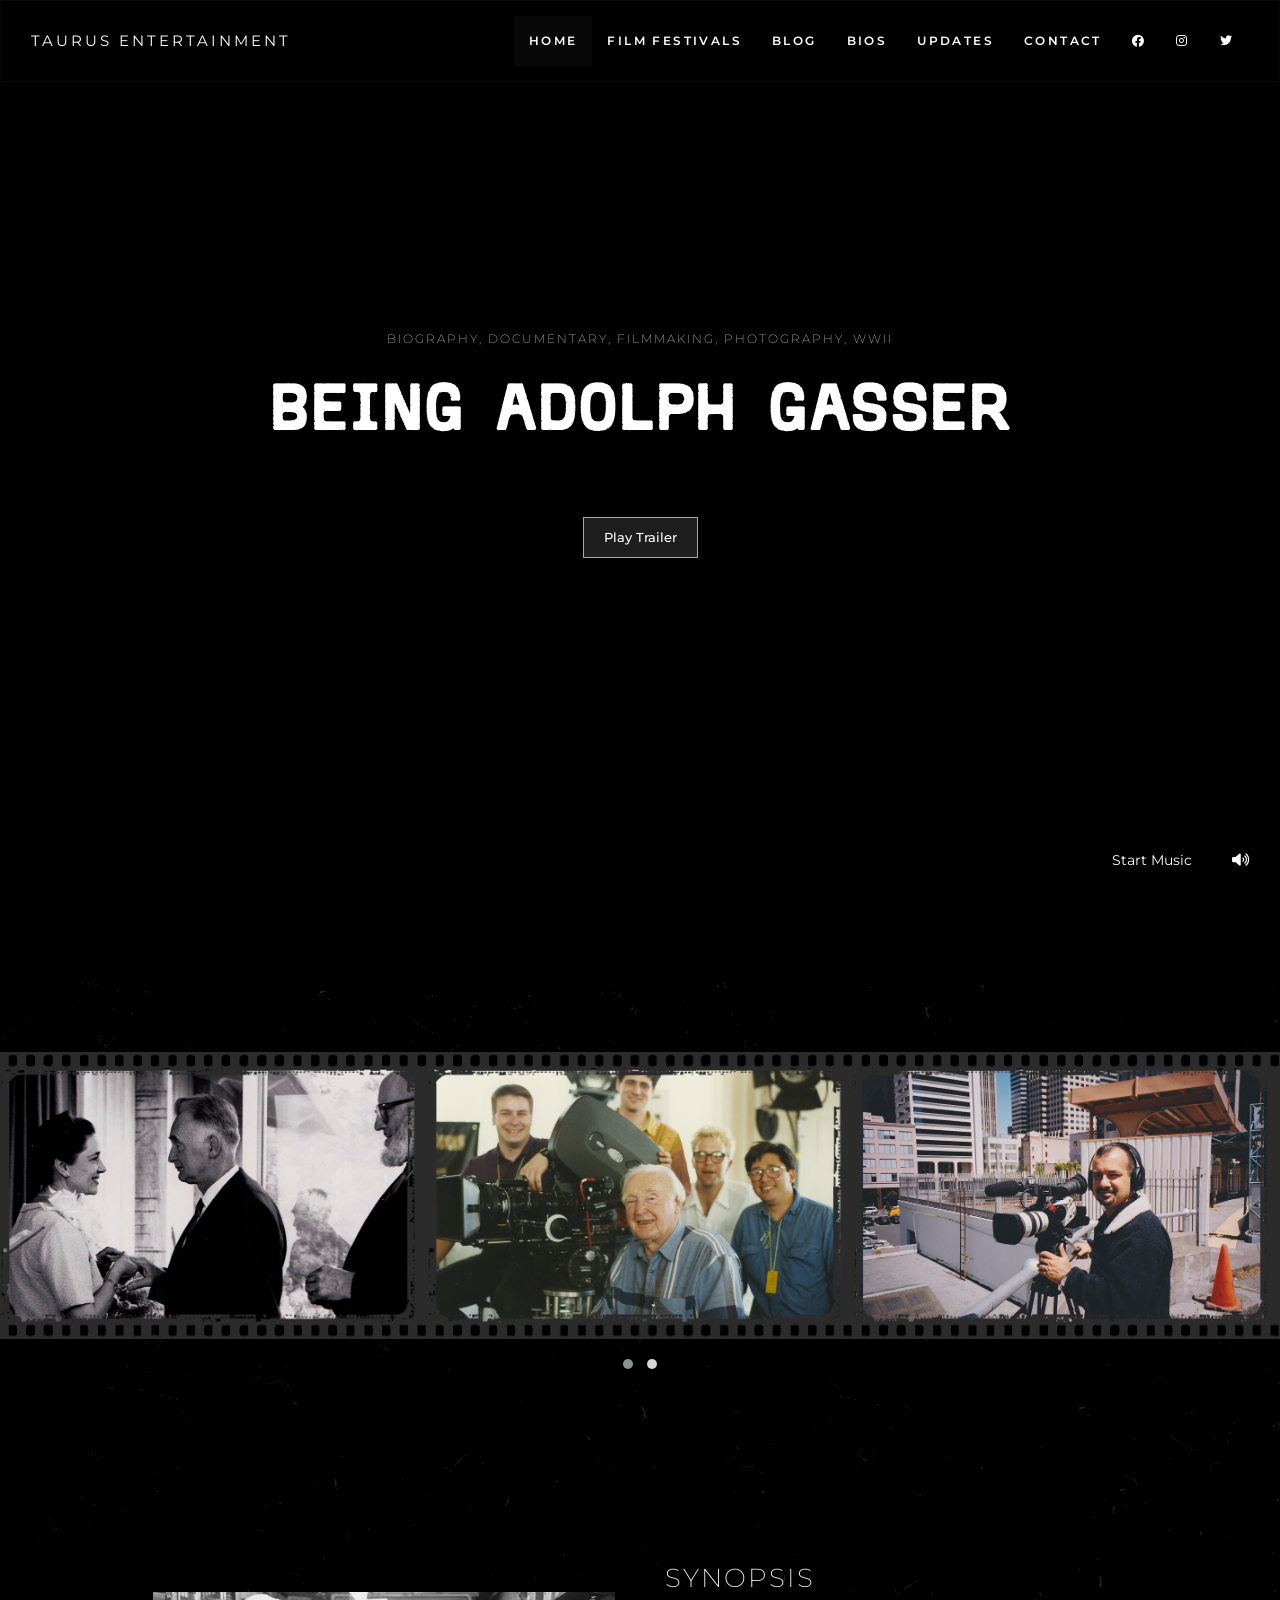
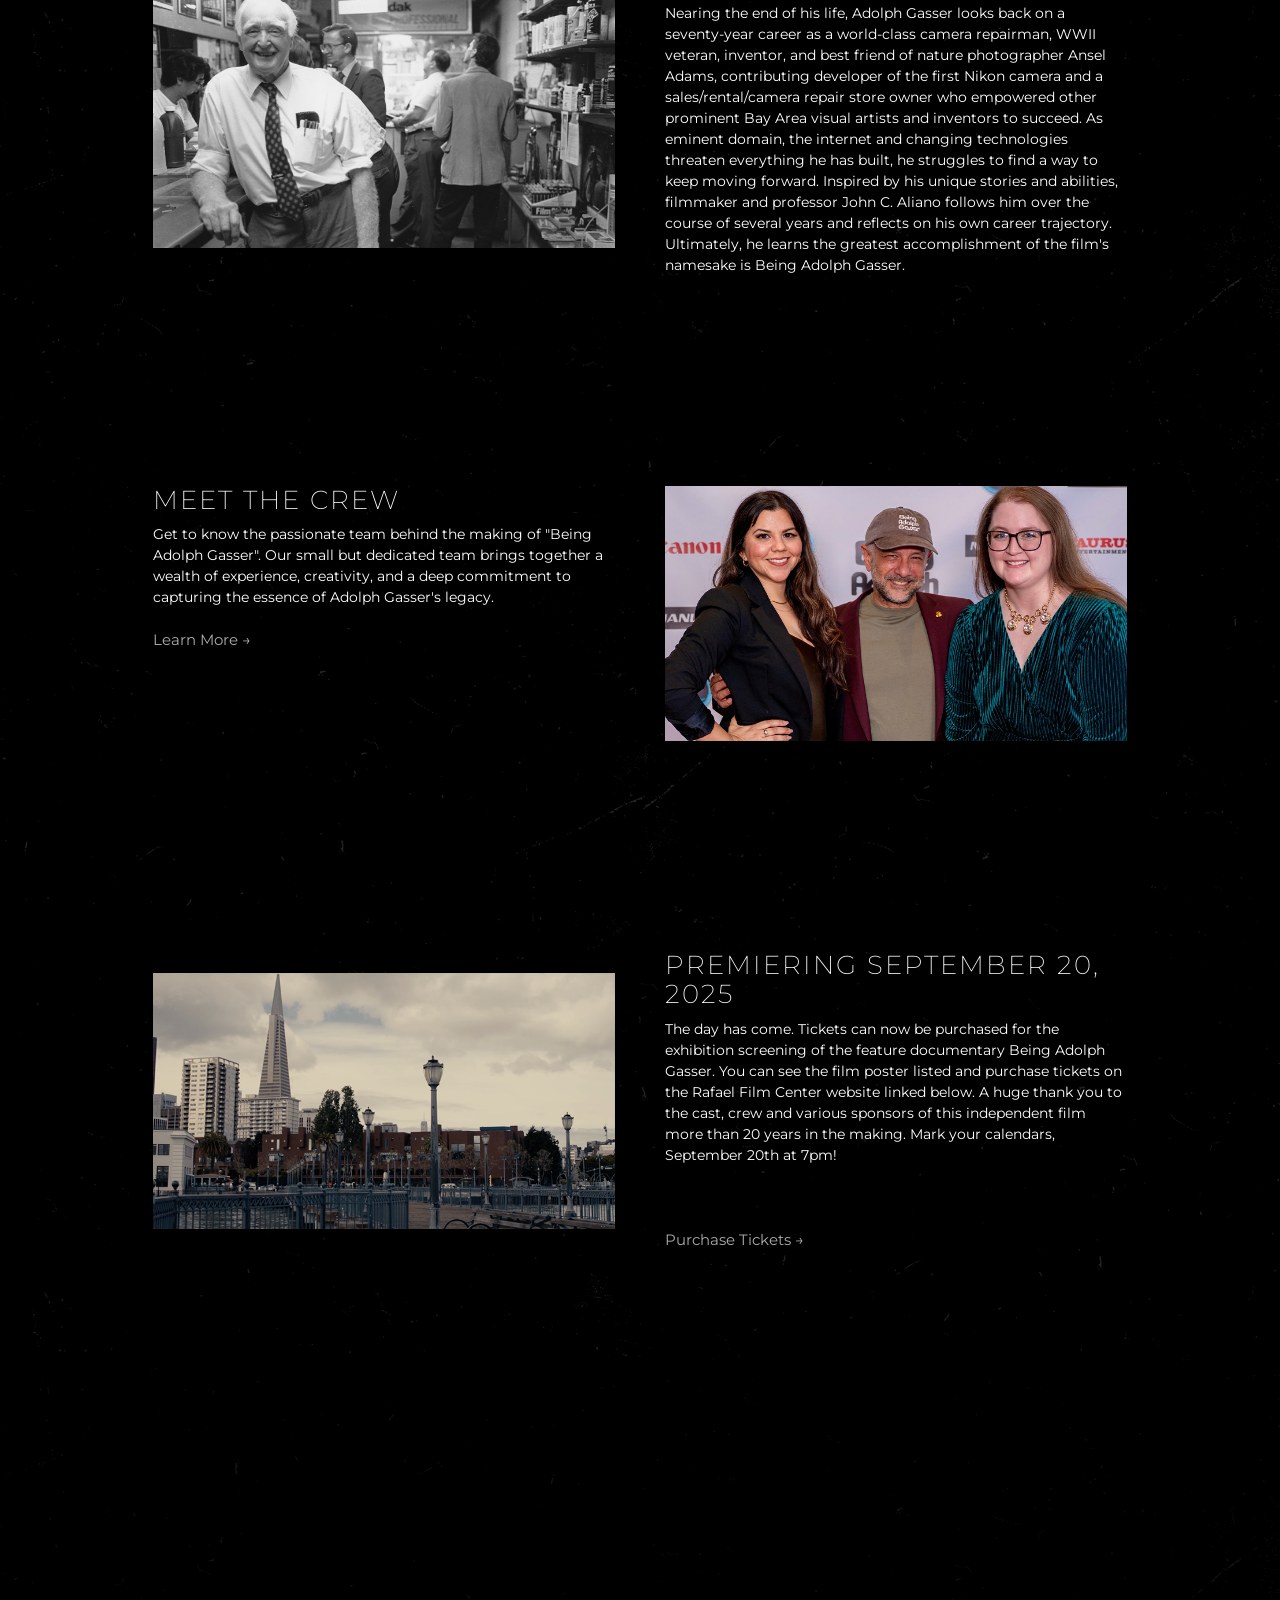
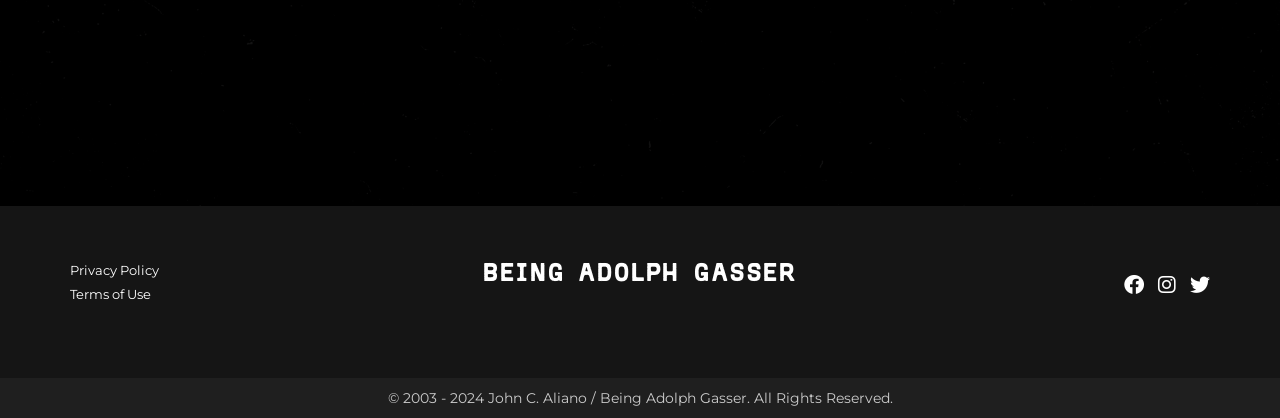
==== commit 3c87ea2e: "Update index.html" ====
--- a/index.html
+++ b/index.html
@@ -338,15 +338,14 @@
   </div>
 
        
-</div>     
+</div>   
        
 
 
    <div class="container-home">
    <div class="image-column">
-    <img src="ScreeningPoster.jpg" alt="premiere">
-  </div>
-
+    <img src="premiere.png" alt="premiere">
+  </div>
 
       <div class="text-column">
   <h1 id="unique-title">Premiering September 20, 2025</h1>
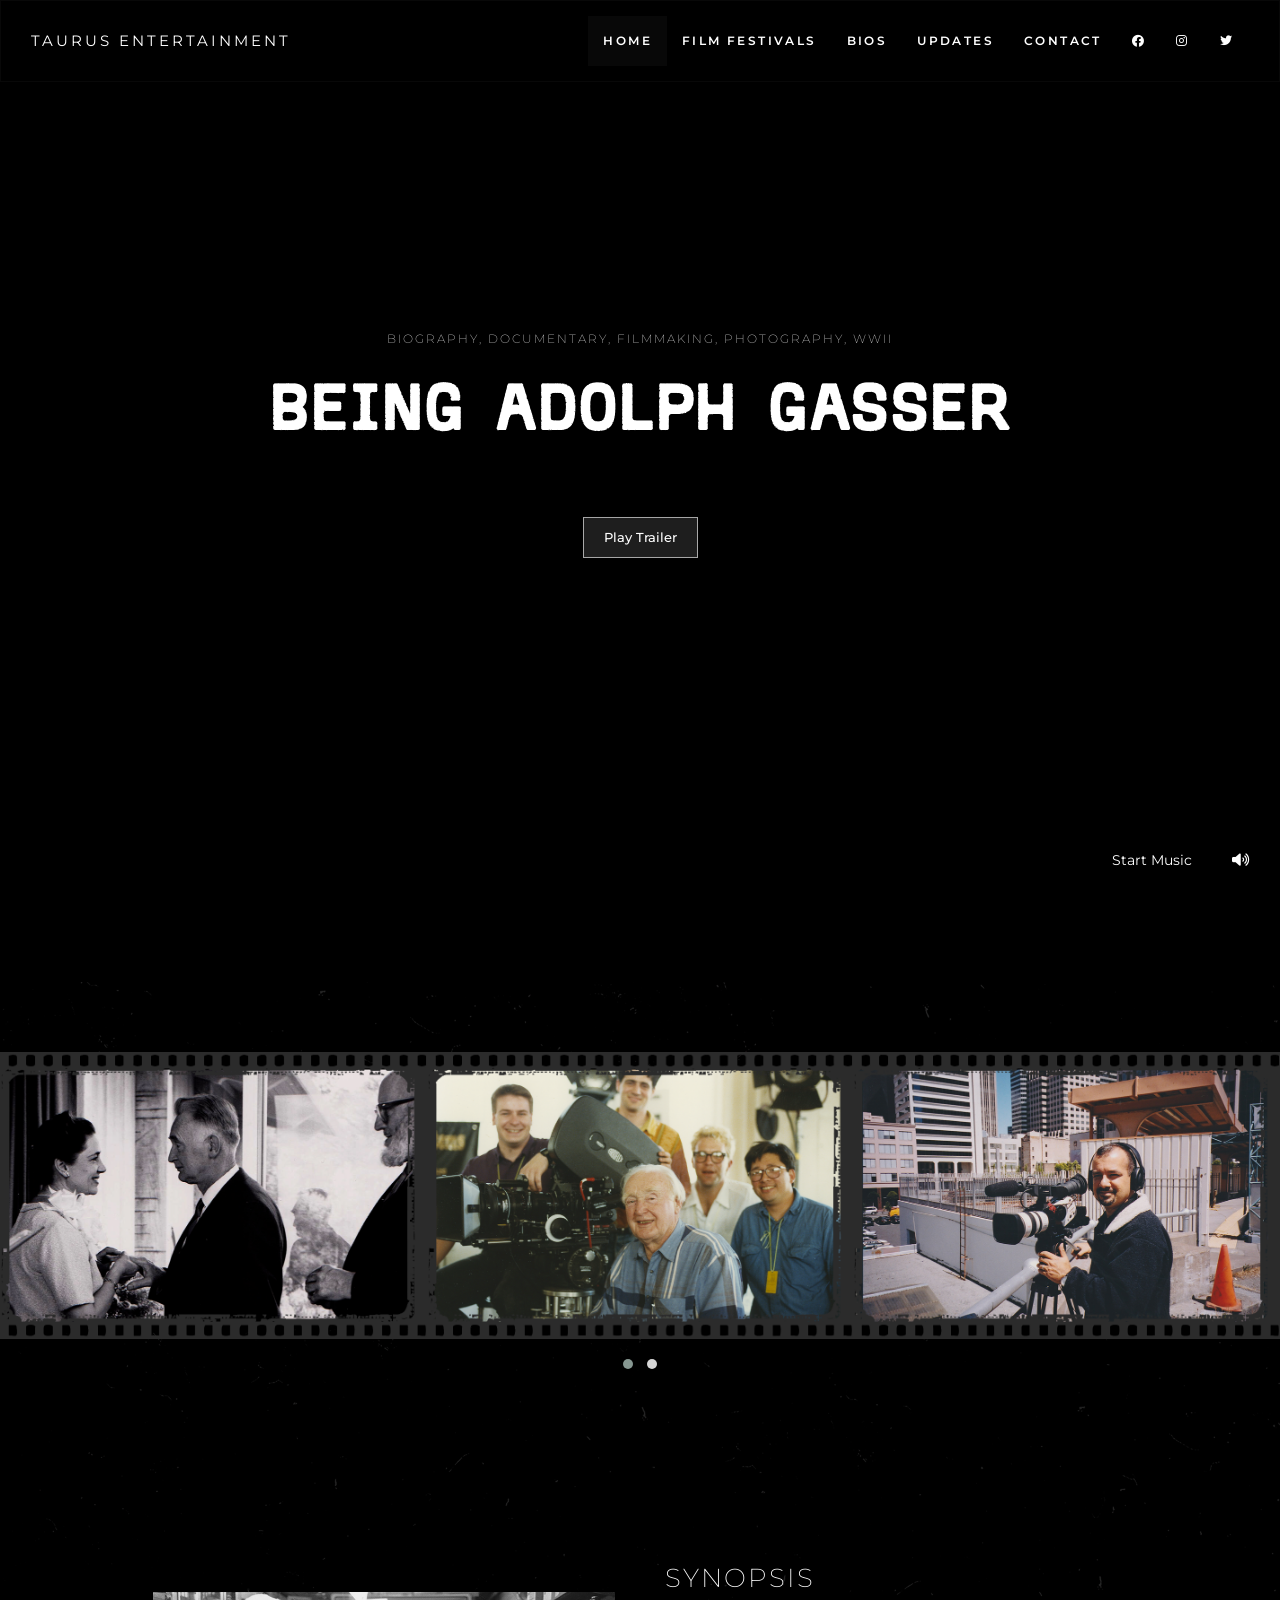
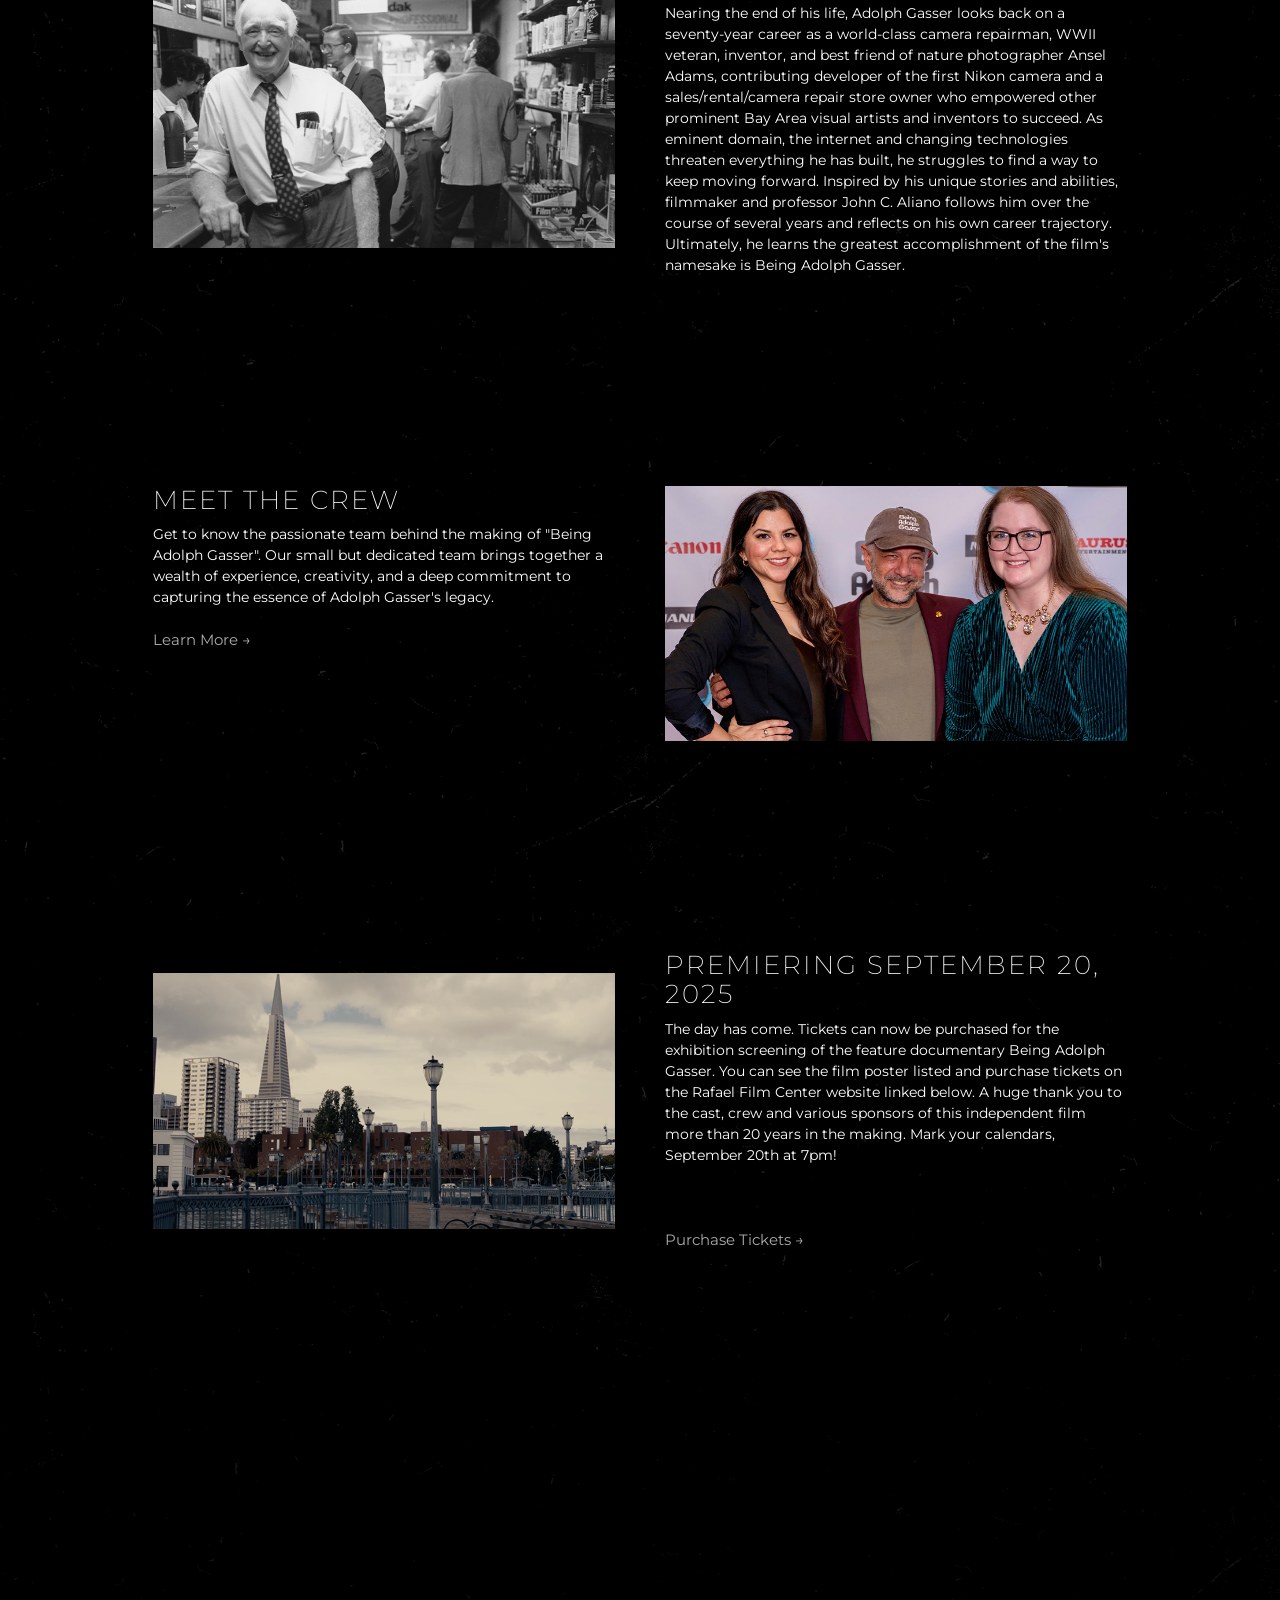
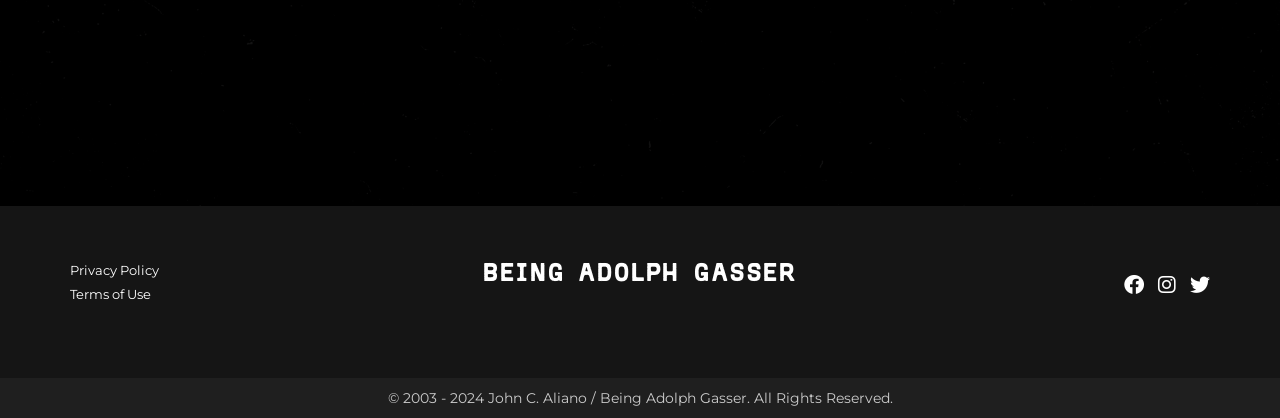
==== commit f12bc912: "Update index.html" ====
--- a/index.html
+++ b/index.html
@@ -163,9 +163,8 @@
             </div>
             <div class="collapse navbar-collapse" id="myNavbar">
                 <ul class="nav navbar-nav navbar-right">
-                    <li class="active"><a href="https://www.beingadolphgasser.com/">HOME</a></li>
-                     <li><a href="/festivals/" class="link">FILM FESTIVALS</a></li>
-                    <li><a href="https://spectrum.rosco.com/lighting-the-documentary-being-adolph-gasser" class="link">BLOG</a></li> 
+                    <li class="active"><a href="https://erikabelanich.github.io/beingadlophgasserdemo/">HOME</a></li>
+                     <li><a href="festivals.html" class="link">FILM FESTIVALS</a></li>
                     <li><a href="/bios/" class="link">BIOS</a></li>
                     
 <!-- HIDDEN DONATE   
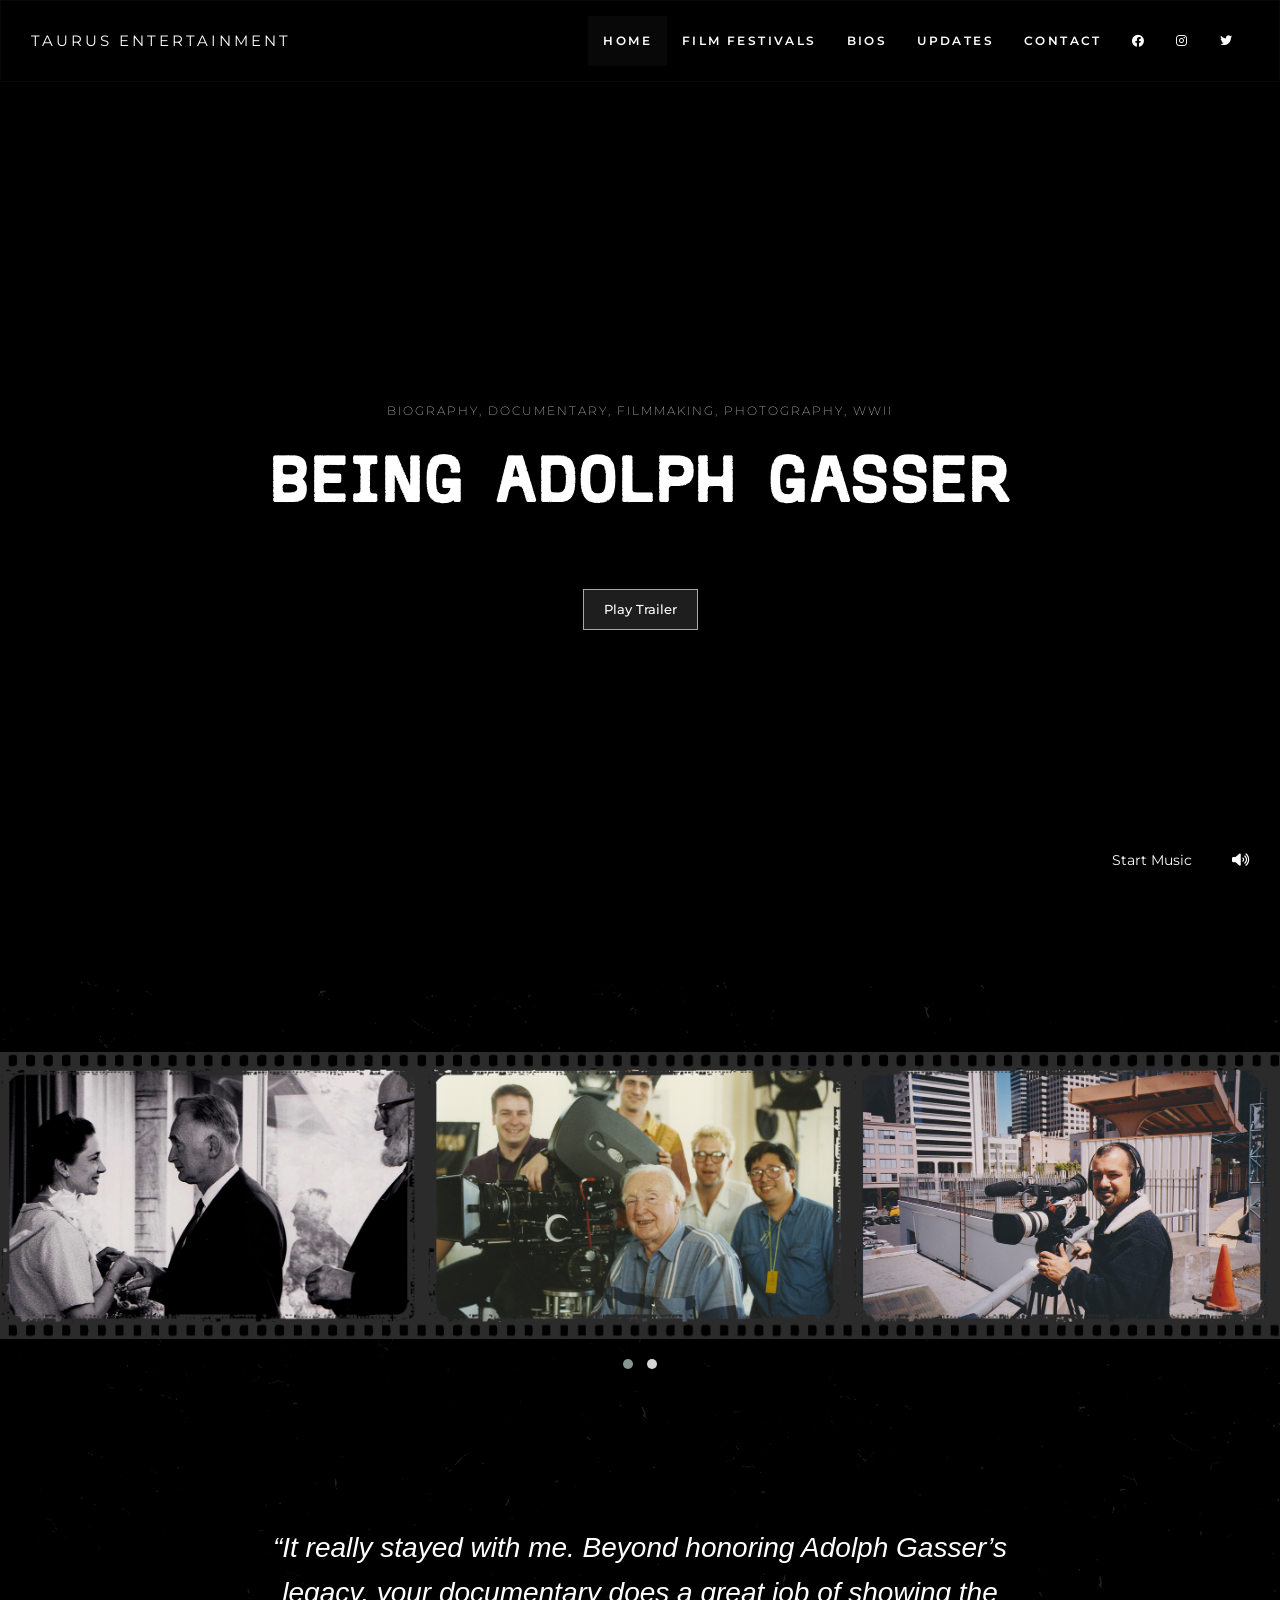
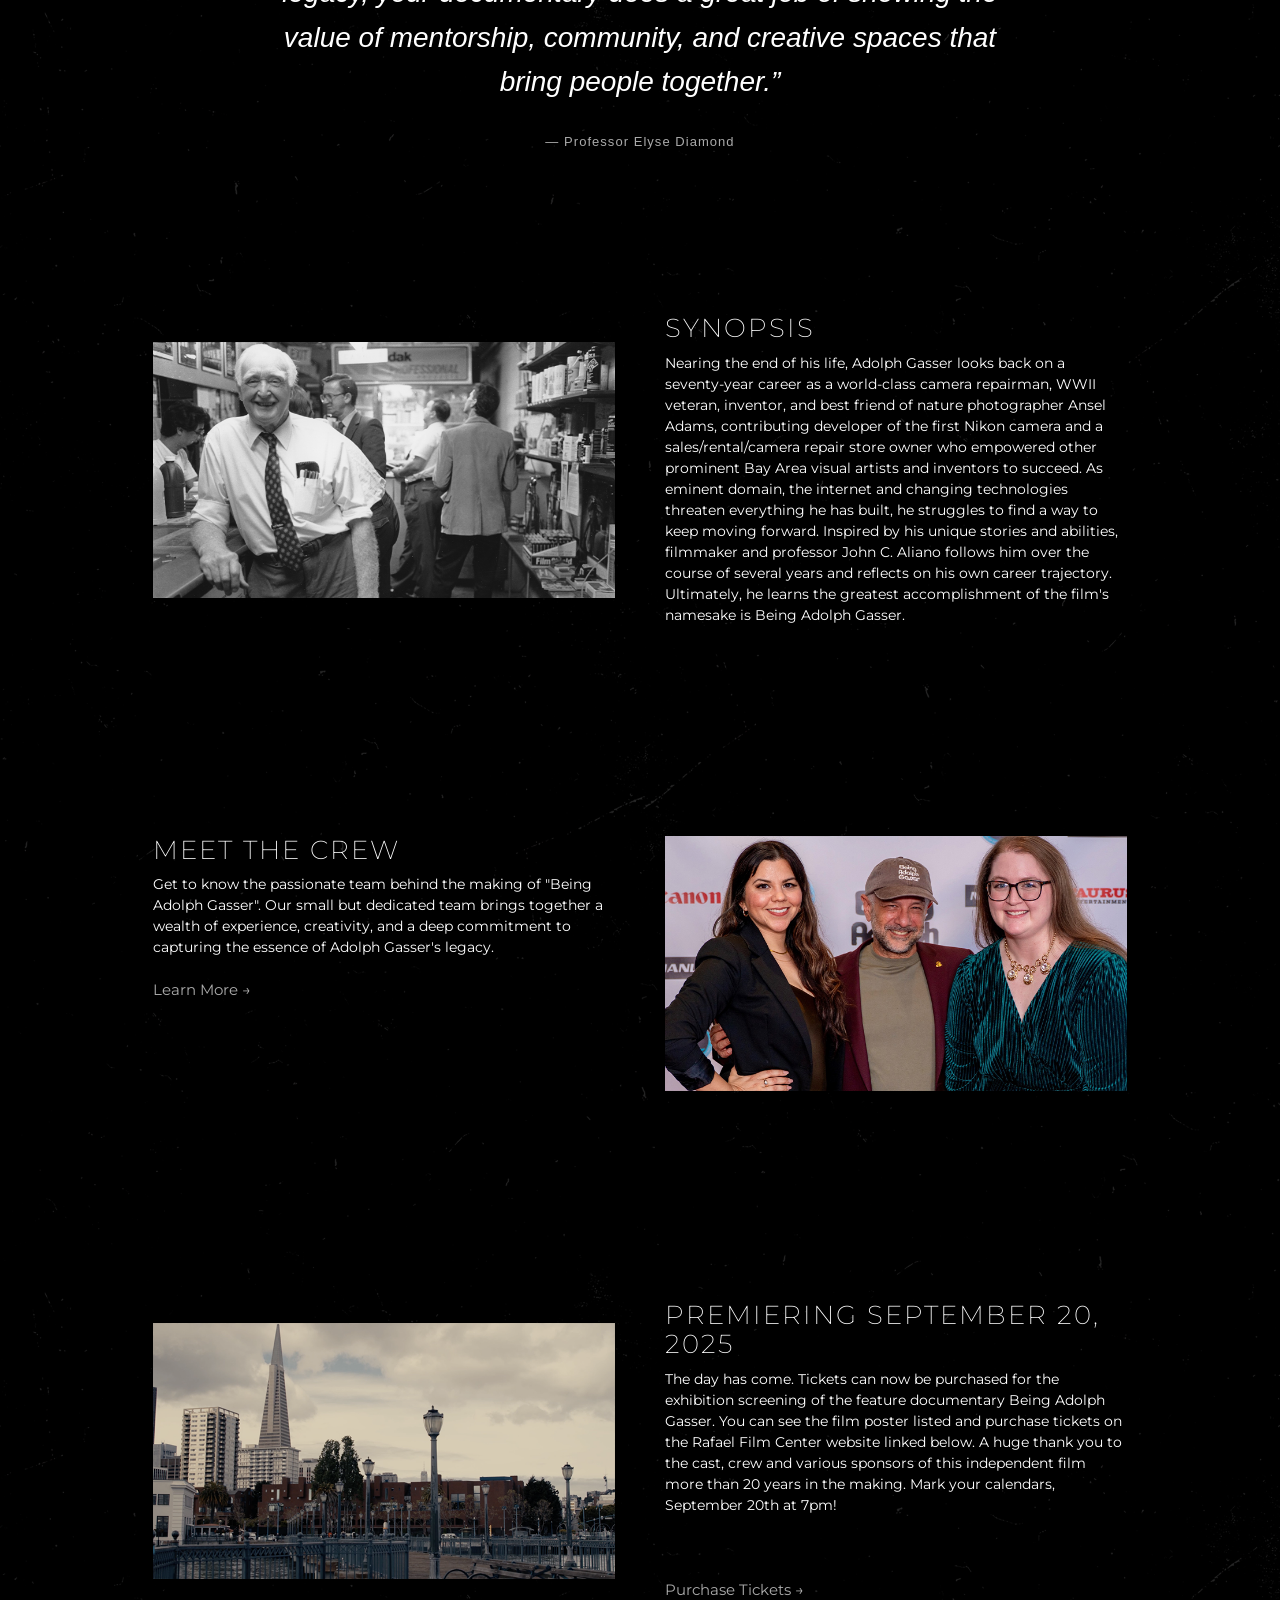
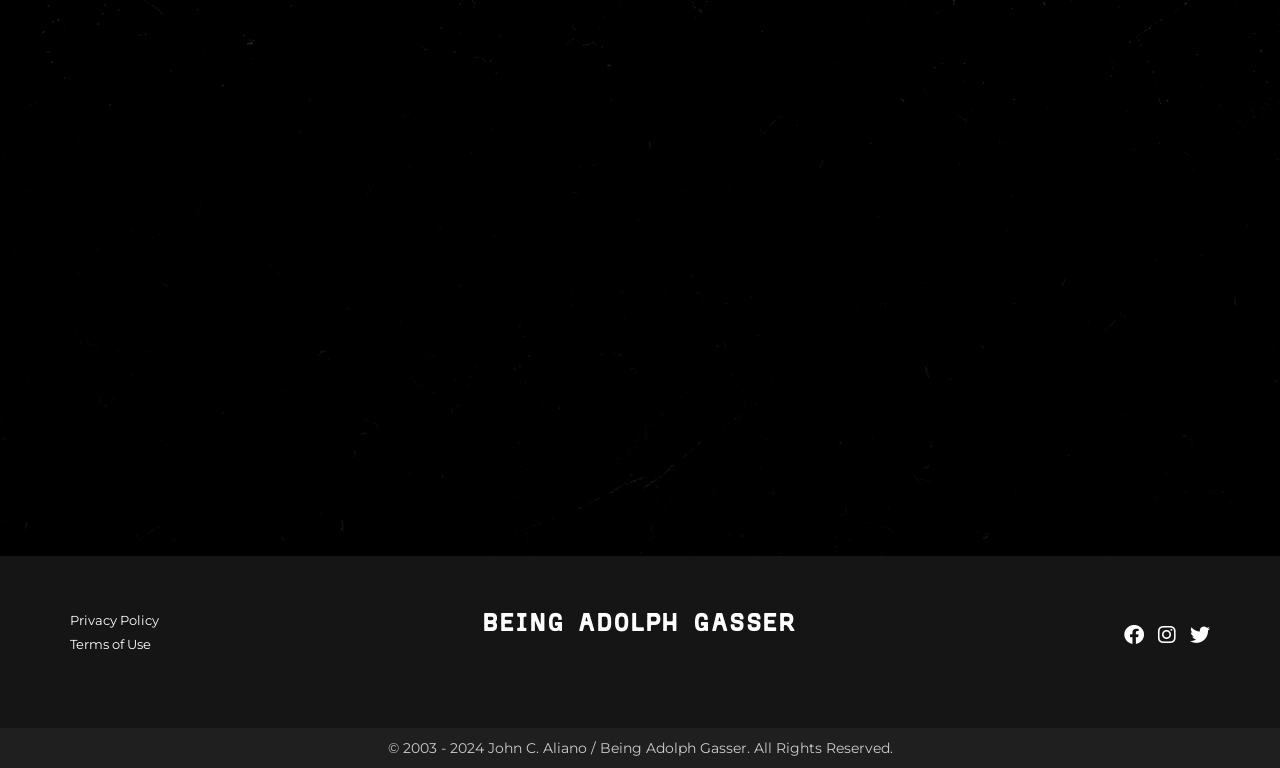
==== commit 9de3a8b7: "Update index.html" ====
--- a/index.html
+++ b/index.html
@@ -159,13 +159,13 @@
                     <span class="icon-bar"></span>
                     <span class="icon-bar"></span>                        
                 </button>
-                <a class="navbar-brand" href="https://www.beingadolphgasser.com/">TAURUS ENTERTAINMENT</a>
+                <a class="navbar-brand" href="https://erikabelanich.github.io/beingadlophgasserdemo/">TAURUS ENTERTAINMENT</a>
             </div>
             <div class="collapse navbar-collapse" id="myNavbar">
                 <ul class="nav navbar-nav navbar-right">
                     <li class="active"><a href="https://erikabelanich.github.io/beingadlophgasserdemo/">HOME</a></li>
                      <li><a href="festivals.html" class="link">FILM FESTIVALS</a></li>
-                    <li><a href="/bios/" class="link">BIOS</a></li>
+                    <li><a href="bios.html" class="link">BIOS</a></li>
                     
 <!-- HIDDEN DONATE   
                  <li><a href="https://igg.me/at/BeingAdolphGasser/x/37984458#/" class="link">DONATE</a></li>
@@ -182,9 +182,9 @@
     </ul>
 </li>
     -->
-                    <li><a href="/updates/" class="link">UPDATES</a></li>
-
-                    <li><a href="/contact/" class="link">CONTACT</a></li>
+                    <li><a href="updates.html" class="link">UPDATES</a></li>
+
+                    <li><a href="contact.html" class="link">CONTACT</a></li>
                      <li class="socialmedia-icons">   
                     <li class="special-items"><a href="https://www.facebook.com/beingadolphgasser"><i class="fab fa-facebook"></i></a></li>
                     <li class="special-items"><a href="https://www.instagram.com/beingadolphgasser"><i class="fab fa-instagram"></i></a></li>
@@ -229,7 +229,7 @@
     
 <br/>
 
-<a href="/trailer/" class="link">
+<a href="trailer.html" class="link">
             <button class="cta-button">   Play Trailer   </button>
         </a>
 
@@ -295,7 +295,159 @@
         });
     </script>
 
-    <!-- BODY CONTENT -->      
+    <!-- BODY CONTENT -->    
+
+
+
+ <div class="film-quotes" aria-label="Viewer quotes">
+  <figure class="film-quote">
+    <blockquote></blockquote>
+    <figcaption></figcaption>
+  </figure>
+</div>
+
+<style>
+  .film-quotes {
+    max-width: 850px;
+    margin: 0 auto;
+    padding: 45px 24px;
+    color: #fff;
+    text-align: center;
+  }
+
+
+    
+  .film-quote {
+    margin: 0;
+  height: 260px;
+  /* Keep your other existing styles */
+    display: flex;
+    flex-direction: column;
+    justify-content: center;
+    opacity: 1;
+    transition: opacity 700ms ease;
+  }
+
+  .film-quote.is-fading {
+    opacity: 0;
+  }
+    
+
+  .film-quote blockquote {
+    margin: 0;
+    border-left: none;
+    font-family: inherit;
+    font-size: clamp(20px, 2.2vw, 28px);
+    font-style: italic;
+    font-weight: 300;
+    line-height: 1.6;
+  }
+
+  .film-quote figcaption {
+    margin-top: 18px;
+    font-size: 13px;
+    letter-spacing: 0.08em;
+    color: #aaa;
+  }
+
+  @media (prefers-reduced-motion: reduce) {
+    .film-quote {
+      transition: none;
+    }
+  }
+
+    @media (max-width: 600px) {
+  .film-quote {
+    height: 380px;
+  }
+}
+
+    
+</style>
+
+    <script>
+(() => {
+  const quotes = [
+    {
+      text: "It really stayed with me.  Beyond honoring Adolph Gasser’s legacy, your documentary does a great job of showing the value of mentorship, community, and creative spaces that bring people together.",
+      name: "Professor Elyse Diamond"
+    },
+    {
+      text: "You should be pleased to have delivered a wonderful witness to an important man’s life.  It was well-done on all accounts and made me wish I had met him at some point when he was thriving.",
+      name: "Richard Crudo, ASC"
+    },
+    {
+      text: "A fascinating biography, enjoyed it immensely.  Adolph certainly led an interesting life and was blessed with longevity. I had never heard of him before.  Great job!",
+      name: "Jeffrey Gluck"
+    },
+        {
+      text: "The way it weaves 90 years of a life together in a way that feels effortless, though it must have been painstakingly sculpted to create that feeling.",
+      name: "Brock Albin"
+    },
+        {
+      text: "It was remarkable and elegantly made.  With about 20+ years in the making, the completion was a true success and an outstanding feat.",
+      name: "Zachary Fried"
+    },
+              {
+      text: "The 'Being Adolph Gasser' documentary movie was nothing short of amazing.",
+      name: "Maryline Lee"
+    },
+              {
+      text: "There’s so much goodness in that movie.  It really touched my heart.",
+      name: "Jeanne Marie Guern"
+    },
+   {
+      text: "It blew me away.",
+      name: "Scott Nichols, Scott Nichols Gallery owner"
+    }
+  ];
+
+  const container = document.querySelector(".film-quotes");
+  const figure = container.querySelector(".film-quote");
+  const quoteText = figure.querySelector("blockquote");
+  const credit = figure.querySelector("figcaption");
+  const reducedMotion = window.matchMedia(
+    "(prefers-reduced-motion: reduce)"
+  );
+
+  let index = 0;
+
+  function showQuote() {
+    quoteText.textContent = `“${quotes[index].text}”`;
+    credit.textContent = quotes[index].name
+      ? `— ${quotes[index].name}`
+      : "";
+  }
+
+  async function rotate() {
+    // Pause while someone is hovering over the quote.
+    if (!container.matches(":hover") && !document.hidden) {
+      figure.classList.add("is-fading");
+
+      await new Promise(resolve =>
+        setTimeout(resolve, reducedMotion.matches ? 0 : 700)
+      );
+
+      index = (index + 1) % quotes.length;
+      showQuote();
+      figure.classList.remove("is-fading");
+    }
+
+    setTimeout(rotate, 6000);
+  }
+
+  showQuote();
+  if (quotes.length > 1) setTimeout(rotate, 6000);
+})();
+</script>
+
+    
+    
+
+
+
+
+    
 
       
  <div class="container-home">
@@ -329,7 +481,7 @@
       Get to know the passionate team behind the making of "Being Adolph Gasser". Our small but dedicated team brings together a wealth of experience, creativity, and a deep commitment to capturing the essence of Adolph Gasser's legacy. 
  
         
-        <br><br><a href="/bios/" class="text-link">Learn More &rarr;</a></p>
+        <br><br><a href="bios.html" class="text-link">Learn More &rarr;</a></p>
   </div>
 
               <div class="image-column">
@@ -389,8 +541,8 @@
     <footer class="footer">
         <div class="footer-container">
             <div class="footer-column">
-                <a href="/privacy/">Privacy Policy</a>
-                <a href="/terms/">Terms of Use</a><br>
+                <a href="privacy.html">Privacy Policy</a>
+                <a href="terms.html">Terms of Use</a><br>
         
             </div>
             <div class="footer-column">
--- a/mystyle.css
+++ b/mystyle.css
@@ -308,7 +308,7 @@
   }
     
 .content {
-    top: 40%;
+    top: 48%;
 }
 }
 
@@ -329,7 +329,7 @@
 .content {
     position: absolute;
     left: 50%;
-    top: 40%;
+    top: 48%;
     transform: translate(-50%, -50%);
     text-align: center;
     color: white;
@@ -1089,13 +1089,28 @@
     overflow: hidden; 
 }
 
-@media (max-width: 768px) {
-    .cover-image-contact {
-        height: 25vh;
-        text-align: center;
-        overflow: hidden; 
-    }
-}
+
+.cover-container::before {
+    content: "";
+    position: absolute;
+    inset: 0;
+    background: linear-gradient(
+        to top,
+        rgba(0, 0, 0, 0.85) 0%,
+        rgba(0, 0, 0, 0.4) 40%,
+        rgba(0, 0, 0, 0) 70%
+    );
+    z-index: 1;
+    pointer-events: none;
+}
+
+/* Content sits ABOVE the overlay
+.cover-container > * {
+    position: relative;
+    z-index: 2;
+}*/
+
+
 
 .cover-image-contact {
     background-image: url('Cover2.jpg');
@@ -1104,7 +1119,6 @@
     background-position: center;
     background-repeat: no-repeat;
     background-size: cover; 
-    background-attachment: fixed;
     position: relative;
     top: 0;
     left: 0;
@@ -1113,28 +1127,15 @@
     opacity: 0.5; 
 }
 
-@media (max-width: 768px) {
-    .cover-image-contact {
-        background-image: url('contact-mobile.jpg');
-     background-size: contain;
-     background-position: top;
-    }
-}
-
-
-
-
-
 
 
 .cover-image-bios {
-    background-image: url('Bio-JohnJackie.jpg');
+    background-image: url('bios-cover.jpg');
     height: 100%;
     width: 100%;
     background-position: center;
     background-repeat: no-repeat;
     background-size: cover;
-    background-attachment: fixed;
     position: relative;
     top: 0;
     left: 0;
@@ -1143,24 +1144,14 @@
     opacity: 0.5; 
 }
 
-@media (max-width: 768px) {
-    .cover-image-bios {
-        background-image: url('Bios-2025-Mobile.png');
-     background-size: contain;
-     background-position: top;
-    }
-}
-
-
 
 .cover-image-terms {
     background-image: url('use-cover.jpg');
     height: 100%;
     width: 100%;
-    background-position: center;
+background-position-y: -95px;
     background-repeat: no-repeat;
     background-size: cover;
-    background-attachment: fixed;
     position: relative;
     top: 0;
     left: 0;
@@ -1169,23 +1160,21 @@
     opacity: 0.5; 
 }
 
+
 @media (max-width: 768px) {
-    .cover-image-terms {
-        background-image: url('use-mobile.jpg');
-     background-size: contain;
-     background-position: top;
-    }
+.cover-image-terms {
+background-position: center;
+}
 }
 
 
 .cover-image-privacy {
-    background-image: url('privacy-cover.jpg');
+    background-image: url('updates-cover2.jpg');
     height: 100%;
     width: 100%;
     background-position: center;
     background-repeat: no-repeat;
     background-size: cover;
-    background-attachment: fixed;
     position: relative;
     top: 0;
     left: 0;
@@ -1194,24 +1183,15 @@
     opacity: 0.5; 
 }
 
-@media (max-width: 768px) {
-    .cover-image-privacy {
-        background-image: url('privacy-mobile.jpg');
-     background-size: contain;
-     background-position: top;
-    }
-}
-
 
 
 .cover-image-updates {
-    background-image: url('update-cover.jpg');
+    background-image: url('privacy-cover.jpg');
     height: 100%;
     width: 100%;
     background-position: center;
     background-repeat: no-repeat;
     background-size: cover;
-    background-attachment: fixed;
     position: relative;
     top: 0;
     left: 0;
@@ -1220,26 +1200,15 @@
     opacity: 0.5; 
 }
 
-@media (max-width: 768px) {
-    .cover-image-updates {
-        background-image: url('updates-mobile.png');
-     background-size: contain;
-     background-position: top;
-    }
-}
-
-
-
 
 
 .cover-image-festivals {
-    background-image: url('festivals-cover.jpg');
+    background-image: url('update-cover.jpg');
     height: 100%;
     width: 100%;
     background-position: center;
     background-repeat: no-repeat;
     background-size: cover;
-    background-attachment: fixed;
     position: relative;
     top: 0;
     left: 0;
@@ -1248,13 +1217,6 @@
     opacity: 0.5; 
 }
 
-@media (max-width: 768px) {
-    .cover-image-festivals {
-        background-image: url('festivals-mobile.jpg');
-     background-size: contain;
-     background-position: top;
-    }
-}
 
 
 
@@ -1314,5 +1276,3 @@
     padding: 20px;
     text-align: center;
 }
-
-
